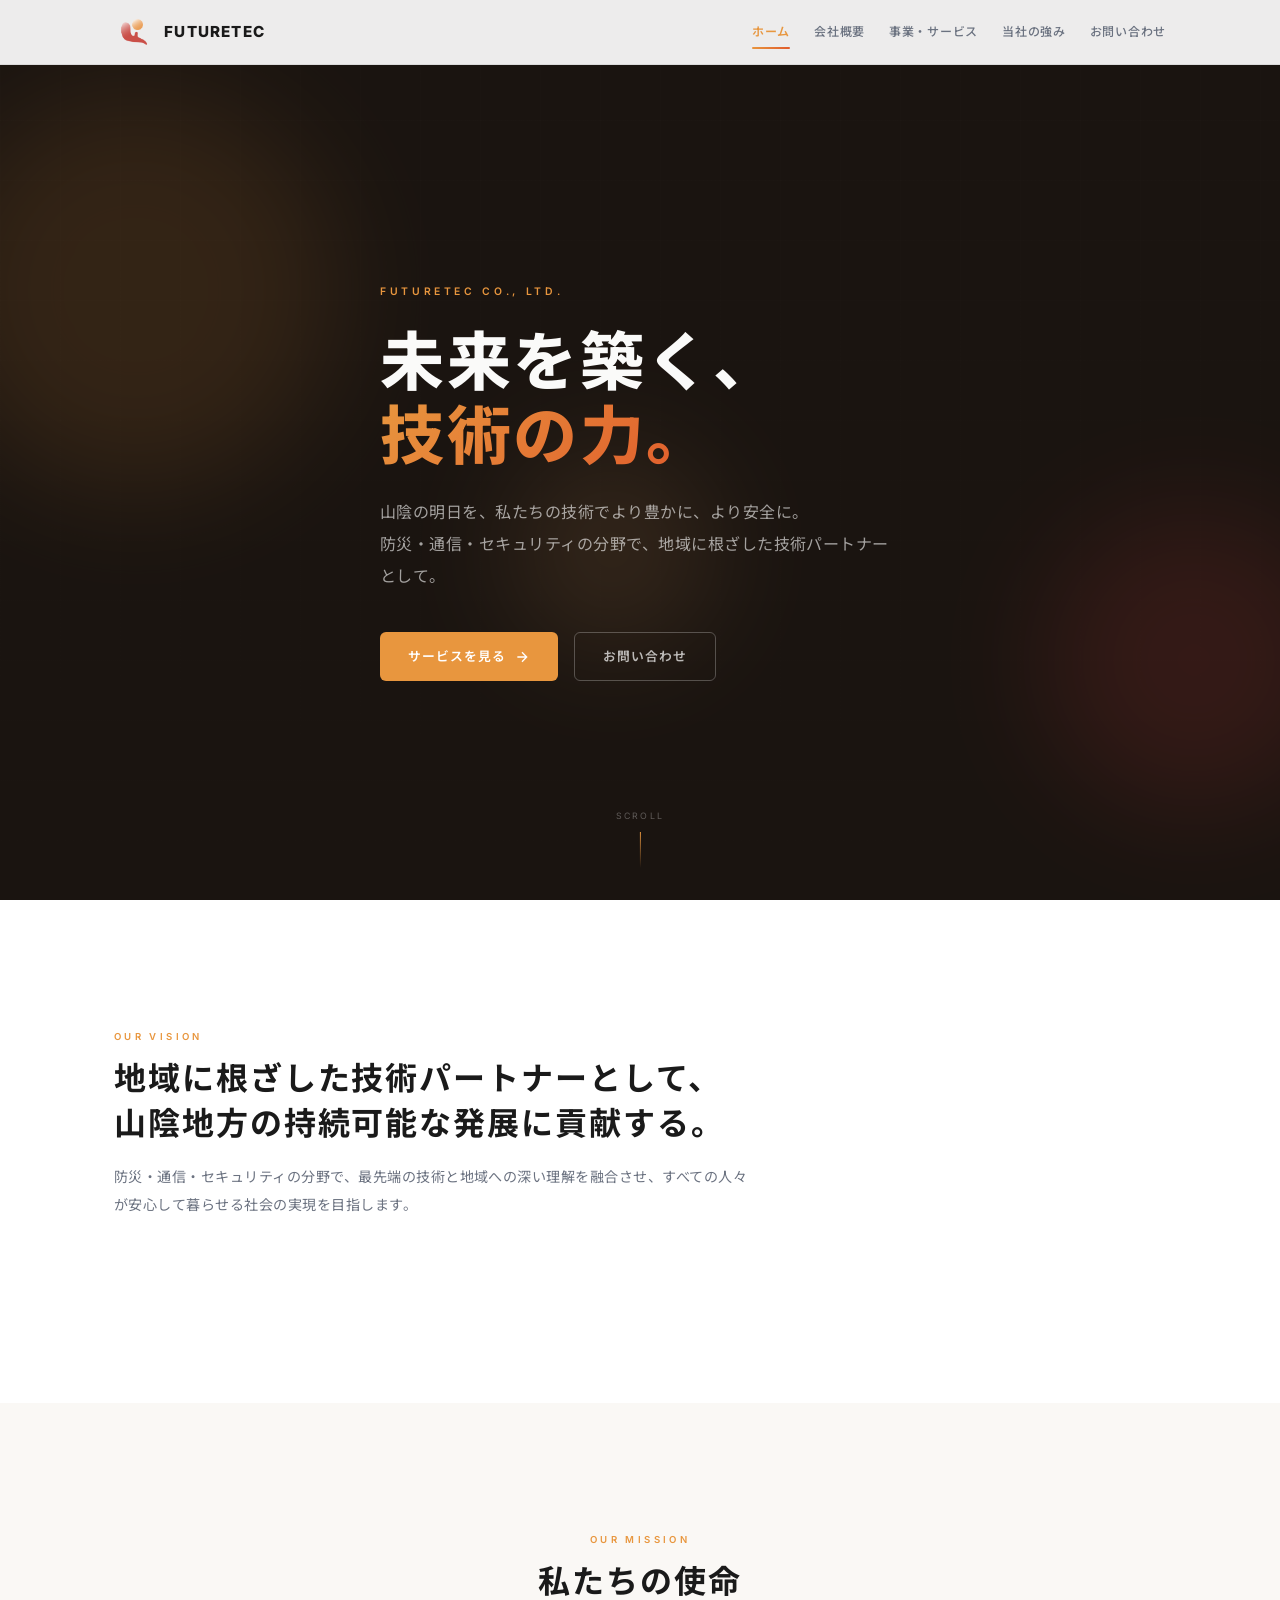
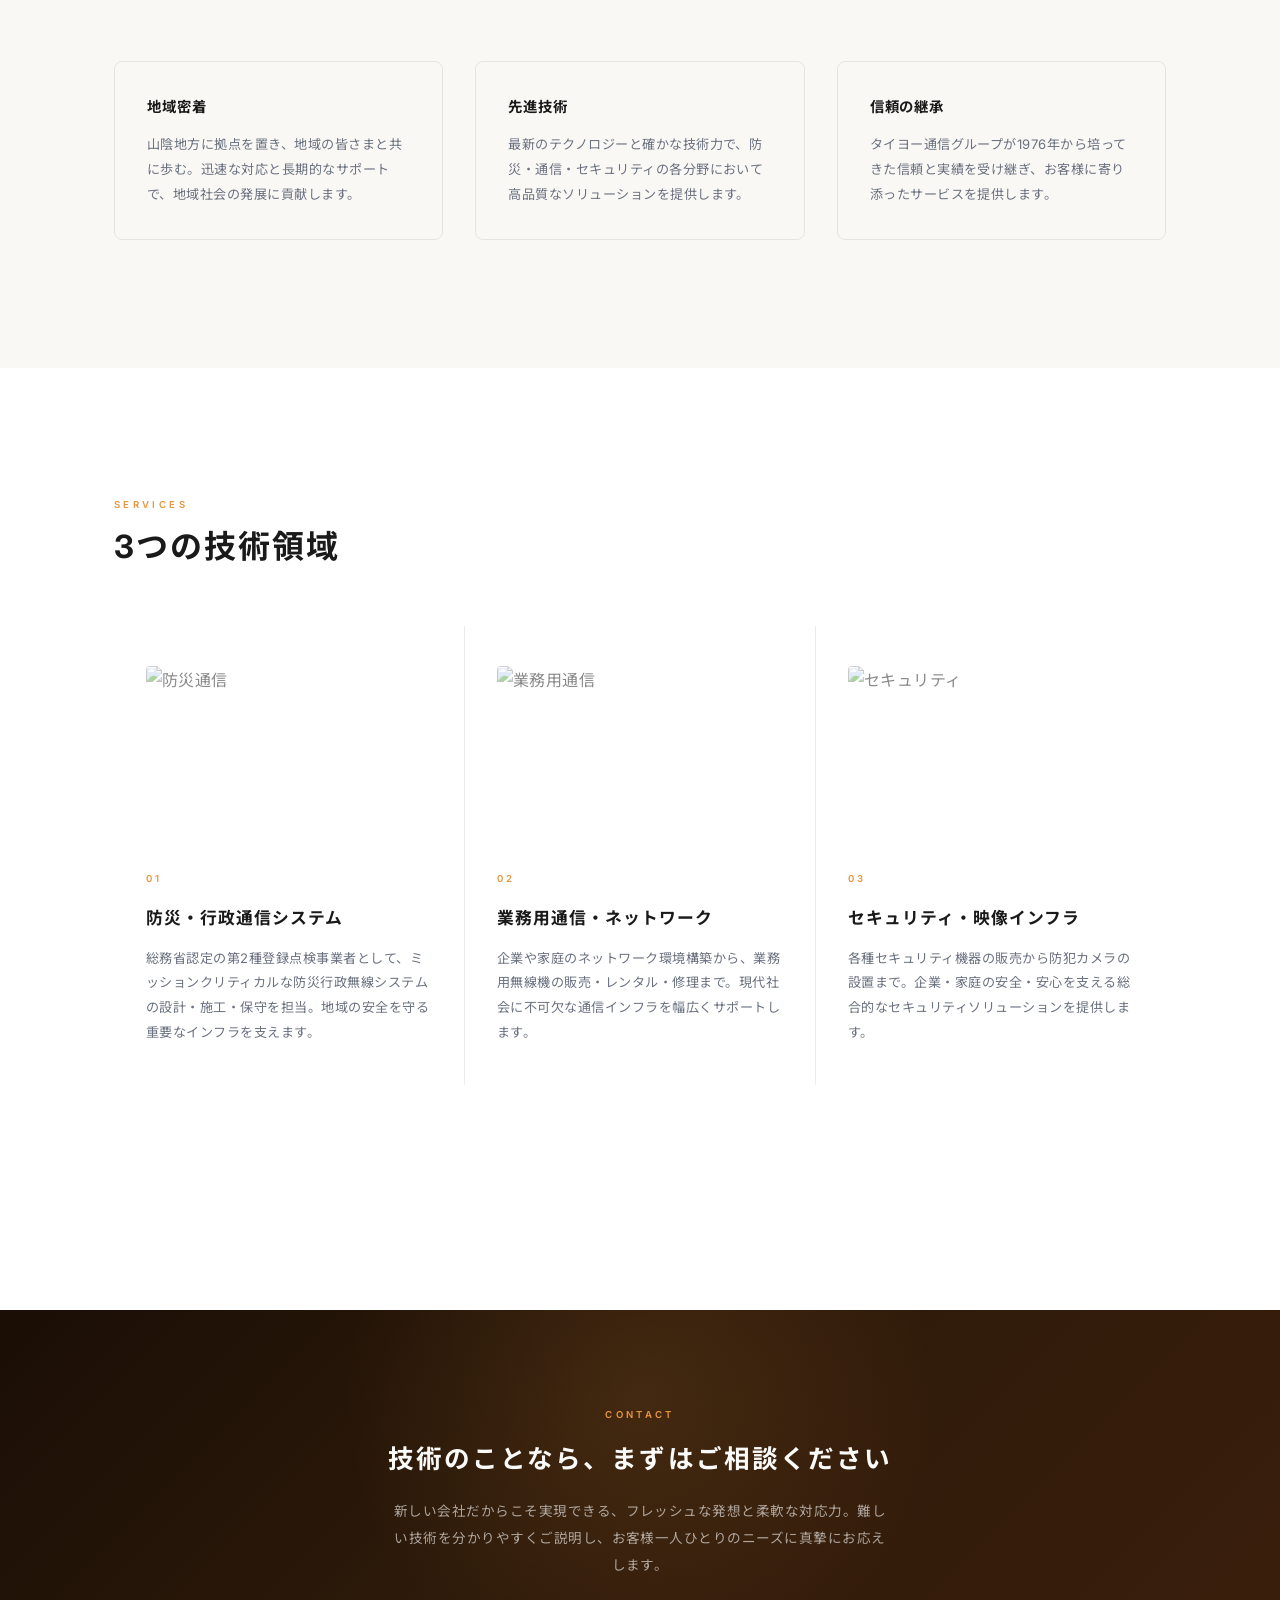
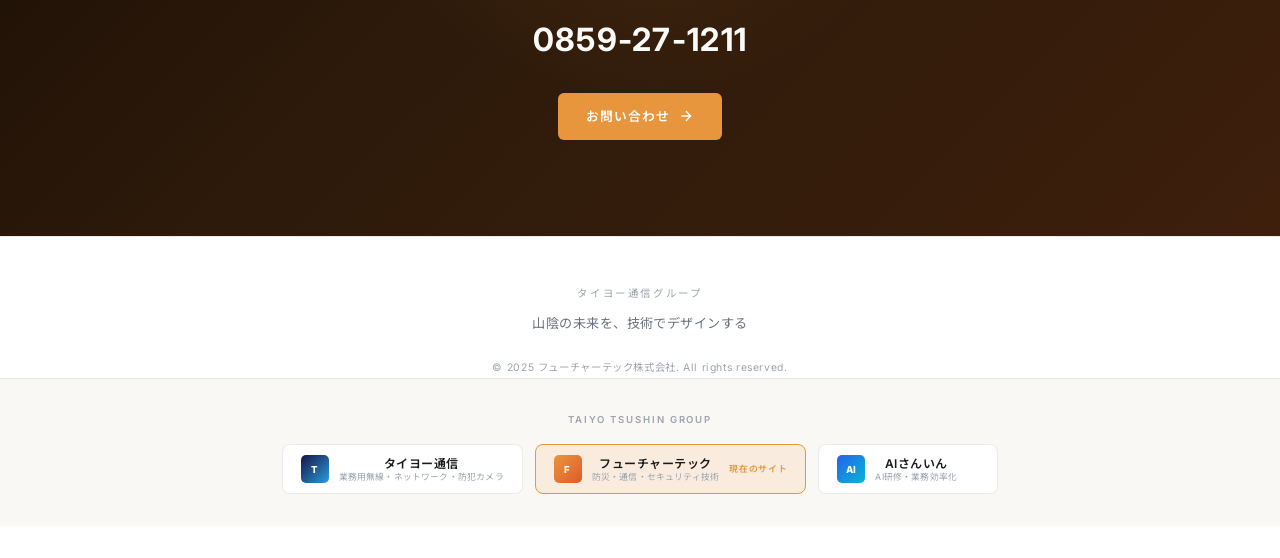
==== index.html @ 9436f39b "Initial commit: フューチャーテック 全5ページ Co-Authored-By: Claude Opus 4.6 (1M context) <noreply@anthropic.com>" ====
<!DOCTYPE html>
<html lang="ja">
<head>
  <meta charset="UTF-8">
  <meta name="viewport" content="width=device-width,initial-scale=1.0">
  <meta name="description" content="フューチャーテック株式会社 - 山陰の未来を、技術でデザインする。防災・通信・セキュリティのトータルソリューション。">
  <title>フューチャーテック株式会社 | 山陰の未来を、技術でデザインする</title>
  <link rel="preconnect" href="https://fonts.googleapis.com">
  <link rel="preconnect" href="https://fonts.gstatic.com" crossorigin>
  <link href="https://fonts.googleapis.com/css2?family=Inter:wght@400;500;600;700;800&family=Noto+Sans+JP:wght@300;400;500;600;700;800&display=swap" rel="stylesheet">
  <link rel="stylesheet" href="assets/css/style.css">
</head>
<body>

<!-- Header -->
<header class="header">
  <div class="container">
    <a href="index.html" class="logo">
      <img src="assets/images/logo-symbol.png" alt="" style="height:32px;width:auto;"><span>FUTURETEC</span>
    </a>
    <nav class="nav-d">
      <a href="index.html" class="active">ホーム</a>
      <a href="about.html">会社概要</a>
      <a href="services.html">事業・サービス</a>
      <a href="strengths.html">当社の強み</a>
      <a href="contact.html">お問い合わせ</a>
    </nav>
    <button class="nav-btn" aria-label="メニュー"><i></i><i></i><i></i></button>
  </div>
</header>
<nav class="nav-m">
  <a href="index.html">ホーム</a>
  <a href="about.html">会社概要</a>
  <a href="services.html">事業・サービス</a>
  <a href="strengths.html">当社の強み</a>
  <a href="contact.html">お問い合わせ</a>
</nav>

<!-- Hero -->
<section class="hero">
  <div class="hero__video"><video autoplay muted loop playsinline><source src="assets/videos/hero.mp4" type="video/mp4"></video></div>
  <div class="hero__overlay"></div>
  <div class="hero__orbs">
    <div class="hero__orb hero__orb--1"></div>
    <div class="hero__orb hero__orb--2"></div>
    <div class="hero__orb hero__orb--3"></div>
  </div>
  <div class="hero__grid"></div>
  <div class="container">
    <p class="hero__label">Futuretec Co., Ltd.</p>
    <h1 class="hero__title">未来を築く、<br><em>技術の力。</em></h1>
    <p class="hero__sub">山陰の明日を、私たちの技術でより豊かに、より安全に。<br>防災・通信・セキュリティの分野で、地域に根ざした技術パートナーとして。</p>
    <div class="hero__cta">
      <a href="services.html" class="btn btn--accent">サービスを見る<svg viewBox="0 0 24 24" fill="none" stroke="currentColor" stroke-width="2"><path d="M5 12h14M12 5l7 7-7 7"/></svg></a>
      <a href="contact.html" class="btn btn--ghost">お問い合わせ</a>
    </div>
  </div>
  <div class="hero__scroll"><span>Scroll</span><div class="hero__scroll-line"></div></div>
</section>

<!-- Vision -->
<section class="sec">
  <div class="container">
    <div class="sec__head rv">
      <p class="sec__label">Our Vision</p>
      <h2 class="sec__title" style="max-width:700px;">地域に根ざした技術パートナーとして、<br>山陰地方の持続可能な発展に貢献する。</h2>
      <p class="sec__desc">防災・通信・セキュリティの分野で、最先端の技術と地域への深い理解を融合させ、すべての人々が安心して暮らせる社会の実現を目指します。</p>
    </div>
  </div>
</section>

<!-- Mission -->
<section class="sec sec--alt">
  <div class="container">
    <div class="sec__head sec__head--c rv">
      <p class="sec__label">Our Mission</p>
      <h2 class="sec__title">私たちの使命</h2>
    </div>
    <div class="mission-grid">
      <div class="mission-item rv rv-d1">
        <h3 class="mission-item__title">地域密着</h3>
        <p class="mission-item__text">山陰地方に拠点を置き、地域の皆さまと共に歩む。迅速な対応と長期的なサポートで、地域社会の発展に貢献します。</p>
      </div>
      <div class="mission-item rv rv-d2">
        <h3 class="mission-item__title">先進技術</h3>
        <p class="mission-item__text">最新のテクノロジーと確かな技術力で、防災・通信・セキュリティの各分野において高品質なソリューションを提供します。</p>
      </div>
      <div class="mission-item rv rv-d3">
        <h3 class="mission-item__title">信頼の継承</h3>
        <p class="mission-item__text">タイヨー通信グループが1976年から培ってきた信頼と実績を受け継ぎ、お客様に寄り添ったサービスを提供します。</p>
      </div>
    </div>
  </div>
</section>

<!-- Services Preview -->
<section class="sec">
  <div class="container">
    <div class="sec__head rv">
      <p class="sec__label">Services</p>
      <h2 class="sec__title">3つの技術領域</h2>
    </div>
    <div class="card-grid rv">
      <div class="card">
        <img src="assets/images/disaster.png" alt="防災通信" class="card__icon" style="width:100%;height:180px;object-fit:cover;border-radius:4px;opacity:.5;margin-bottom:1.5rem;">
        <p class="card__num">01</p>
        <h3 class="card__title">防災・行政通信システム</h3>
        <p class="card__text">総務省認定の第2種登録点検事業者として、ミッションクリティカルな防災行政無線システムの設計・施工・保守を担当。地域の安全を守る重要なインフラを支えます。</p>
      </div>
      <div class="card">
        <img src="assets/images/radio.png" alt="業務用通信" class="card__icon" style="width:100%;height:180px;object-fit:cover;border-radius:4px;opacity:.5;margin-bottom:1.5rem;">
        <p class="card__num">02</p>
        <h3 class="card__title">業務用通信・ネットワーク</h3>
        <p class="card__text">企業や家庭のネットワーク環境構築から、業務用無線機の販売・レンタル・修理まで。現代社会に不可欠な通信インフラを幅広くサポートします。</p>
      </div>
      <div class="card">
        <img src="assets/images/security.png" alt="セキュリティ" class="card__icon" style="width:100%;height:180px;object-fit:cover;border-radius:4px;opacity:.5;margin-bottom:1.5rem;">
        <p class="card__num">03</p>
        <h3 class="card__title">セキュリティ・映像インフラ</h3>
        <p class="card__text">各種セキュリティ機器の販売から防犯カメラの設置まで。企業・家庭の安全・安心を支える総合的なセキュリティソリューションを提供します。</p>
      </div>
    </div>
    <div style="text-align:center;margin-top:3rem;" class="rv">
      <a href="services.html" class="btn btn--ghost">サービス詳細を見る<svg viewBox="0 0 24 24" fill="none" stroke="currentColor" stroke-width="2"><path d="M5 12h14M12 5l7 7-7 7"/></svg></a>
    </div>
  </div>
</section>

<!-- CTA -->
<section class="cta">
  <div class="cta__bg"></div>
  <div class="cta__glow"></div>
  <div class="container rv">
    <p class="sec__label">Contact</p>
    <h2 class="cta__title">技術のことなら、まずはご相談ください</h2>
    <p class="cta__desc">新しい会社だからこそ実現できる、フレッシュな発想と柔軟な対応力。難しい技術を分かりやすくご説明し、お客様一人ひとりのニーズに真摯にお応えします。</p>
    <div class="cta__phone"><a href="tel:0859-27-1211">0859-27-1211</a></div>
    <a href="contact.html" class="btn btn--accent">お問い合わせ<svg viewBox="0 0 24 24" fill="none" stroke="currentColor" stroke-width="2"><path d="M5 12h14M12 5l7 7-7 7"/></svg></a>
  </div>
</section>

<!-- Footer -->
<footer class="footer">
  <div class="container">
    <p class="footer__group">タイヨー通信グループ</p>
    <p class="footer__tagline">山陰の未来を、技術でデザインする</p>
    <p class="footer__copy">&copy; 2025 フューチャーテック株式会社. All rights reserved.</p>
  </div>
  <div class="group-sites">
    <div class="container">
      <p class="group-sites__label">Taiyo Tsushin Group</p>
      <div class="group-sites__grid">
        <a href="../taiyo-tsushin-web/index.html" class="group-sites__card">
          <div class="group-sites__icon group-sites__icon--taiyo">T</div>
          <div class="group-sites__info"><span class="group-sites__name">タイヨー通信</span><span class="group-sites__sub">業務用無線・ネットワーク・防犯カメラ</span></div>
        </a>
        <a href="#" class="group-sites__card is-current">
          <div class="group-sites__icon group-sites__icon--ft">F</div>
          <div class="group-sites__info"><span class="group-sites__name">フューチャーテック</span><span class="group-sites__sub">防災・通信・セキュリティ技術</span></div>
        </a>
        <a href="../ai-sanin-web/index.html" class="group-sites__card">
          <div class="group-sites__icon group-sites__icon--ai">AI</div>
          <div class="group-sites__info"><span class="group-sites__name">AIさんいん</span><span class="group-sites__sub">AI研修・業務効率化</span></div>
        </a>
      </div>
    </div>
  </div>
</footer>

<button class="scroll-top" aria-label="トップへ"><svg viewBox="0 0 24 24" fill="none" stroke="currentColor" stroke-width="2"><path d="M18 15l-6-6-6 6"/></svg></button>
<script src="assets/js/main.js"></script>
</body>
</html>
---- assets/css/style.css ----
/* ============================================
   FUTURETEC - Light + Orange Accent Design
   ============================================ */
:root {
  --bg: #ffffff; --bg-card: #faf8f5; --bg-elevated: #f5f0eb;
  --bg-dark: #1a1410; --bg-dark-card: #261e16;
  --border: rgba(0,0,0,0.08); --border-hover: rgba(245,158,11,0.3);
  --text: #1a1a1a; --text-muted: #6b7280; --text-dim: #9ca3af;
  --text-on-dark: #fafaf9; --text-muted-on-dark: rgba(255,255,255,0.6); --text-dim-on-dark: rgba(255,255,255,0.3);
  --accent: #e8963e; --accent-light: #f5b06a; --accent-dark: #c47a2a; --accent-glow: rgba(232,150,62,0.12);
  --gradient: linear-gradient(135deg, #e8963e, #e05a2b);
  --font: "Inter","Noto Sans JP","Hiragino Kaku Gothic ProN",sans-serif;
  --ease: cubic-bezier(0.25,0.46,0.45,0.94);
  --container: 1100px;
}
*,*::before,*::after{margin:0;padding:0;box-sizing:border-box;}
html{font-size:16px;scroll-behavior:smooth;}
body{font-family:var(--font);background:var(--bg);color:var(--text);line-height:1.8;letter-spacing:0.03em;overflow-x:hidden;-webkit-font-smoothing:antialiased;}
img{max-width:100%;height:auto;display:block;}
a{color:var(--text);text-decoration:none;transition:color .3s var(--ease);}
a:hover{color:var(--accent);}
ul{list-style:none;}
button{cursor:pointer;border:none;background:none;font-family:inherit;color:inherit;}
input,textarea,select{font-family:inherit;font-size:inherit;}

.container{max-width:var(--container);margin:0 auto;padding:0 1.5rem;}

/* --- Reveal --- */
.rv{opacity:0;transform:translateY(30px);transition:opacity .8s var(--ease),transform .8s var(--ease);}
.rv.is-v{opacity:1;transform:none;}
.rv-d1{transition-delay:.1s}.rv-d2{transition-delay:.2s}.rv-d3{transition-delay:.3s}.rv-d4{transition-delay:.4s}

/* --- Header (white bg) --- */
.header{position:fixed;top:0;left:0;right:0;z-index:100;background:rgba(255,255,255,0.92);backdrop-filter:blur(16px);-webkit-backdrop-filter:blur(16px);border-bottom:1px solid var(--border);transition:background .3s;}
.header .container{display:flex;align-items:center;justify-content:space-between;height:64px;}
.logo{display:flex;align-items:center;gap:10px;font-weight:700;font-size:.95rem;letter-spacing:.08em;}
.logo img{height:32px;width:auto;}
.logo span{color:var(--text);font-weight:800;}
.nav-d{display:none;gap:1.5rem;}
.nav-d a{font-size:.75rem;font-weight:500;color:var(--text-muted);letter-spacing:.06em;position:relative;padding:4px 0;transition:color .35s var(--ease);}
/* Underline: from left on hover */
.nav-d a::after{content:"";position:absolute;bottom:-2px;left:0;width:100%;height:2px;background:var(--gradient);border-radius:1px;transform:scaleX(0);transform-origin:left;transition:transform .4s cubic-bezier(0.22,0.61,0.36,1);}
.nav-d a:hover{color:var(--accent);}
.nav-d a:hover::after{transform:scaleX(1);transform-origin:left;}
/* Active: permanent underline, bolder */
.nav-d a.active{color:var(--accent);font-weight:600;}
.nav-d a.active::after{transform:scaleX(1);transform-origin:center;}
.nav-btn{display:flex;flex-direction:column;gap:5px;width:28px;}
.nav-btn i{height:1.5px;background:var(--text);border-radius:1px;transition:.3s;}
.nav-btn.open i:nth-child(1){transform:translateY(6.5px) rotate(45deg);}
.nav-btn.open i:nth-child(2){opacity:0;}
.nav-btn.open i:nth-child(3){transform:translateY(-6.5px) rotate(-45deg);}
.nav-m{position:fixed;inset:0;background:rgba(255,255,255,0.98);z-index:99;display:flex;flex-direction:column;align-items:center;justify-content:center;gap:2rem;opacity:0;visibility:hidden;transition:.4s var(--ease);}
.nav-m.open{opacity:1;visibility:visible;}
.nav-m a{font-size:1.2rem;font-weight:600;letter-spacing:.1em;color:var(--text-muted);transition:color .3s;}
.nav-m a:hover{color:var(--accent);}
@media(min-width:768px){.nav-d{display:flex;}.nav-btn{display:none;}}

/* --- Hero (stays dark for impact) --- */
.hero{position:relative;min-height:100vh;display:flex;align-items:center;overflow:hidden;padding-top:64px;background:var(--bg-dark);color:var(--text-on-dark);}
.hero__video{position:absolute;inset:0;z-index:0;}
.hero__video video{width:100%;height:100%;object-fit:cover;opacity:.15;}
.hero__overlay{position:absolute;inset:0;background:linear-gradient(180deg,rgba(26,20,16,0.3) 0%,var(--bg-dark) 100%);z-index:1;}

/* Floating orbs animation */
.hero__orbs{position:absolute;inset:0;z-index:1;overflow:hidden;pointer-events:none;}
.hero__orb{position:absolute;border-radius:50%;filter:blur(60px);opacity:.12;animation:orbFloat linear infinite;}
.hero__orb--1{width:400px;height:400px;background:var(--accent);top:10%;left:-5%;animation-duration:18s;}
.hero__orb--2{width:300px;height:300px;background:#ef4444;bottom:10%;right:-5%;animation-duration:22s;animation-delay:-5s;}
.hero__orb--3{width:200px;height:200px;background:var(--accent-light);top:50%;left:40%;animation-duration:15s;animation-delay:-8s;}
@keyframes orbFloat{
  0%{transform:translate(0,0) scale(1);}
  25%{transform:translate(40px,-30px) scale(1.1);}
  50%{transform:translate(-20px,40px) scale(0.95);}
  75%{transform:translate(30px,20px) scale(1.05);}
  100%{transform:translate(0,0) scale(1);}
}
.hero__grid{position:absolute;inset:0;z-index:0;background-image:linear-gradient(rgba(255,255,255,0.04) 1px,transparent 1px),linear-gradient(90deg,rgba(255,255,255,0.04) 1px,transparent 1px);background-size:60px 60px;opacity:.3;}
.hero .container{position:relative;z-index:2;}
.hero__label{font-size:.65rem;font-weight:600;letter-spacing:.35em;text-transform:uppercase;color:var(--accent);margin-bottom:1.5rem;opacity:0;animation:fadeUp .8s .2s var(--ease) forwards;}
.hero__title{font-size:clamp(2rem,6vw,4rem);font-weight:800;line-height:1.15;letter-spacing:.04em;margin-bottom:1.5rem;color:var(--text-on-dark);opacity:0;animation:fadeUp .8s .4s var(--ease) forwards;}
.hero__title em{font-style:normal;background:var(--gradient);-webkit-background-clip:text;-webkit-text-fill-color:transparent;background-clip:text;}
.hero__sub{font-size:clamp(.85rem,1.5vw,1rem);color:var(--text-muted-on-dark);max-width:520px;line-height:2;margin-bottom:2.5rem;opacity:0;animation:fadeUp .8s .6s var(--ease) forwards;}
.hero__cta{display:flex;gap:1rem;flex-wrap:wrap;opacity:0;animation:fadeUp .8s .8s var(--ease) forwards;}
@keyframes fadeUp{from{opacity:0;transform:translateY(24px);}to{opacity:1;transform:none;}}

/* Scroll indicator */
.hero__scroll{position:absolute;bottom:2rem;left:50%;transform:translateX(-50%);z-index:2;display:flex;flex-direction:column;align-items:center;gap:.5rem;}
.hero__scroll span{font-size:.55rem;letter-spacing:.25em;text-transform:uppercase;color:var(--text-dim-on-dark);}
.hero__scroll-line{width:1px;height:36px;background:linear-gradient(to bottom,var(--accent),transparent);animation:pulse 2s ease-in-out infinite;}
@keyframes pulse{0%,100%{opacity:1;transform:scaleY(1);}50%{opacity:.3;transform:scaleY(.4);}}

/* --- Buttons --- */
.btn{display:inline-flex;align-items:center;gap:8px;padding:12px 28px;font-size:.8rem;font-weight:600;letter-spacing:.08em;border-radius:6px;transition:all .3s var(--ease);white-space:nowrap;}
.btn svg{width:16px;height:16px;transition:transform .3s;}
.btn:hover svg{transform:translateX(3px);}
.btn--accent{background:var(--accent);color:#fff;}
.btn--accent:hover{background:var(--accent-dark);color:#fff;transform:translateY(-1px);box-shadow:0 8px 30px var(--accent-glow);}
.btn--ghost{border:1px solid rgba(255,255,255,0.25);color:rgba(255,255,255,0.7);}
.btn--ghost:hover{border-color:var(--accent);color:#fff;background:var(--accent-glow);}
.btn--outline{border:1px solid var(--border);color:var(--text-muted);}
.btn--outline:hover{border-color:var(--accent);color:var(--accent);background:var(--accent-glow);}

/* --- Sections --- */
.sec{padding:7rem 0;}
.sec--alt{background:var(--bg-card);}
.sec__label{font-size:.6rem;font-weight:600;letter-spacing:.35em;text-transform:uppercase;color:var(--accent);margin-bottom:.75rem;}
.sec__title{font-size:clamp(1.3rem,3vw,2rem);font-weight:700;line-height:1.4;letter-spacing:.06em;margin-bottom:1rem;}
.sec__desc{color:var(--text-muted);font-size:.88rem;line-height:2;max-width:640px;}
.sec__head{margin-bottom:3.5rem;}
.sec__head--c{text-align:center;}.sec__head--c .sec__desc{margin:1rem auto 0;}

/* --- Cards --- */
.card-grid{display:grid;grid-template-columns:repeat(auto-fit,minmax(300px,1fr));gap:1px;background:var(--border);}
.card{background:var(--bg);padding:2.5rem 2rem;position:relative;transition:background .4s var(--ease);}
.card::before{content:"";position:absolute;top:0;left:0;width:100%;height:2px;background:var(--gradient);transform:scaleX(0);transform-origin:left;transition:transform .5s var(--ease);}
.card:hover{background:var(--bg-card);}
.card:hover::before{transform:scaleX(1);}
.card__num{font-size:.6rem;font-weight:600;letter-spacing:.3em;color:var(--accent);margin-bottom:1rem;}
.card__title{font-size:1.05rem;font-weight:700;margin-bottom:.75rem;letter-spacing:.06em;}
.card__text{font-size:.82rem;color:var(--text-muted);line-height:1.9;}
.card__icon{width:44px;height:44px;margin-bottom:1.25rem;opacity:.7;}
.card__list{margin-top:1rem;display:flex;flex-direction:column;gap:.5rem;}
.card__list li{font-size:.8rem;color:var(--text-muted);padding-left:1.2rem;position:relative;}
.card__list li::before{content:"";position:absolute;left:0;top:.65em;width:6px;height:6px;border-radius:50%;background:var(--accent);}

/* --- Mission Grid --- */
.mission-grid{display:grid;grid-template-columns:repeat(auto-fit,minmax(280px,1fr));gap:2rem;}
.mission-item{padding:2rem;border:1px solid var(--border);border-radius:8px;transition:border-color .3s,background .3s;}
.mission-item:hover{border-color:var(--accent);background:var(--accent-glow);}
.mission-item__title{font-size:.9rem;font-weight:700;margin-bottom:.75rem;letter-spacing:.06em;}
.mission-item__text{font-size:.82rem;color:var(--text-muted);line-height:1.9;}

/* --- Philosophy --- */
.philosophy{border-top:1px solid var(--border);}
.philosophy-item{display:flex;gap:1.5rem;padding:1.25rem 0;border-bottom:1px solid var(--border);align-items:flex-start;}
.philosophy-item__mark{font-size:.9rem;font-weight:700;color:var(--accent);flex-shrink:0;margin-top:.1rem;}
.philosophy-item__text{font-size:.88rem;color:var(--text-muted);line-height:1.8;}

/* --- Info Table --- */
.info-table{width:100%;border-collapse:collapse;}
.info-table th,.info-table td{padding:1rem 1.25rem;border-bottom:1px solid var(--border);font-size:.85rem;text-align:left;vertical-align:top;}
.info-table th{color:var(--text-muted);font-weight:500;width:140px;white-space:nowrap;}
.info-table td{color:var(--text);}

/* --- Strength Card --- */
.strength-grid{display:grid;gap:2rem;}
.strength{padding:2.5rem;border:1px solid var(--border);border-radius:8px;position:relative;overflow:hidden;transition:border-color .4s,background .4s;}
.strength:hover{border-color:var(--border-hover);background:var(--bg-card);}
.strength::before{content:"";position:absolute;top:0;left:0;right:0;height:2px;background:var(--gradient);transform:scaleX(0);transform-origin:left;transition:transform .6s var(--ease);}
.strength:hover::before{transform:scaleX(1);}
.strength__num{font-size:.55rem;font-weight:600;letter-spacing:.35em;color:var(--accent);margin-bottom:.75rem;}
.strength__title{font-size:1.1rem;font-weight:700;margin-bottom:1rem;letter-spacing:.06em;}
.strength__text{font-size:.85rem;color:var(--text-muted);line-height:2;}

/* --- Form --- */
.form-group{margin-bottom:1.75rem;}
.form-label{display:block;font-size:.78rem;font-weight:600;color:var(--text-muted);margin-bottom:.5rem;letter-spacing:.06em;}
.form-label .req{color:var(--accent);margin-left:4px;font-size:.7rem;}
.form-input,.form-textarea,.form-select{width:100%;padding:12px 16px;background:var(--bg-card);border:1px solid var(--border);border-radius:6px;color:var(--text);font-size:.88rem;transition:border-color .3s;}
.form-input:focus,.form-textarea:focus,.form-select:focus{outline:none;border-color:var(--accent);box-shadow:0 0 0 3px var(--accent-glow);}
.form-textarea{min-height:140px;resize:vertical;}
.form-select{appearance:none;background-image:url("data:image/svg+xml,%3Csvg xmlns='http://www.w3.org/2000/svg' width='12' height='12' viewBox='0 0 24 24' fill='none' stroke='%23888' stroke-width='2'%3E%3Cpath d='M6 9l6 6 6-6'/%3E%3C/svg%3E");background-repeat:no-repeat;background-position:right 16px center;}

/* --- Office Card --- */
.office-grid{display:grid;grid-template-columns:repeat(auto-fit,minmax(300px,1fr));gap:1.5rem;}
.office{padding:2rem;border:1px solid var(--border);border-radius:8px;}
.office__name{font-size:.95rem;font-weight:700;margin-bottom:1rem;letter-spacing:.06em;}
.office__info{font-size:.82rem;color:var(--text-muted);line-height:2;}

/* --- Feature Image --- */
.feat-img{width:100%;height:300px;object-fit:cover;border-radius:8px;opacity:.7;margin-bottom:2rem;}
@media(min-width:768px){.feat-img{height:400px;}}

/* --- CTA Banner --- */
.cta{padding:6rem 0;position:relative;overflow:hidden;text-align:center;}
.cta__bg{position:absolute;inset:0;background:linear-gradient(135deg,#1a0e05 0%,#2d1a0a 40%,#3d1f0c 100%);z-index:0;}
.cta__glow{position:absolute;top:-40%;left:50%;transform:translateX(-50%);width:600px;height:600px;background:radial-gradient(circle,var(--accent-glow),transparent 70%);z-index:0;}
.cta .container{position:relative;z-index:2;}
.cta__title{font-size:clamp(1.2rem,3vw,1.6rem);font-weight:700;letter-spacing:.08em;margin-bottom:1rem;color:var(--text-on-dark);}
.cta__desc{color:var(--text-muted-on-dark);font-size:.85rem;margin-bottom:2rem;max-width:500px;margin-left:auto;margin-right:auto;line-height:2;}
.cta__phone{font-size:clamp(1.5rem,4vw,2rem);font-weight:700;letter-spacing:.04em;margin-bottom:1.5rem;}
.cta__phone a{color:var(--text-on-dark);}

/* --- Page Header (sub pages, dark banner) --- */
.page-hero{padding:calc(64px + 5rem) 0 3rem;position:relative;overflow:hidden;background:var(--bg-dark);color:var(--text-on-dark);}
.page-hero__bg{position:absolute;inset:0;background-size:cover;background-position:center;opacity:.12;}
.page-hero__grid{position:absolute;inset:0;background-image:linear-gradient(rgba(255,255,255,0.04) 1px,transparent 1px),linear-gradient(90deg,rgba(255,255,255,0.04) 1px,transparent 1px);background-size:60px 60px;opacity:.2;}
.page-hero .container{position:relative;z-index:2;}
.page-hero__label{font-size:.6rem;font-weight:600;letter-spacing:.35em;text-transform:uppercase;color:var(--accent);margin-bottom:.75rem;}
.page-hero__title{font-size:clamp(1.5rem,4vw,2.5rem);font-weight:800;letter-spacing:.08em;color:var(--text-on-dark);}
.page-hero__sub{color:var(--text-muted-on-dark);font-size:.88rem;margin-top:.75rem;}

/* --- Footer --- */
.footer{border-top:1px solid var(--border);padding:3rem 0 2rem;text-align:center;}
.footer__group{font-size:.65rem;letter-spacing:.25em;text-transform:uppercase;color:var(--text-dim);margin-bottom:.5rem;}
.footer__tagline{font-size:.82rem;color:var(--text-muted);margin-bottom:1.5rem;}
.footer__copy{font-size:.65rem;color:var(--text-dim);letter-spacing:.06em;}

/* --- Group Sites Banner --- */
.group-sites{padding:2rem 0;border-top:1px solid var(--border);background:var(--bg-card);}
.group-sites__label{font-size:.6rem;font-weight:600;letter-spacing:.2em;text-transform:uppercase;color:var(--text-dim);margin-bottom:1rem;text-align:center;}
.group-sites__grid{display:flex;gap:.75rem;justify-content:center;flex-wrap:wrap;}
.group-sites__card{display:flex;align-items:center;gap:10px;padding:10px 18px;background:var(--bg);border:1px solid var(--border);border-radius:8px;transition:all .35s var(--ease);min-width:180px;text-decoration:none;}
.group-sites__card:hover{border-color:var(--accent);box-shadow:0 4px 16px var(--accent-glow);transform:translateY(-2px);}
.group-sites__card.is-current{border-color:var(--accent);background:var(--accent-glow);pointer-events:none;}
.group-sites__card.is-current::after{content:"現在のサイト";font-size:.55rem;color:var(--accent);font-weight:600;letter-spacing:.08em;white-space:nowrap;}
.group-sites__icon{width:28px;height:28px;border-radius:5px;flex-shrink:0;display:flex;align-items:center;justify-content:center;font-weight:800;font-size:.6rem;color:#fff;}
.group-sites__icon--taiyo{background:linear-gradient(135deg,#161348,#2a9ddb);}
.group-sites__icon--ft{background:linear-gradient(135deg,#e8963e,#e05a2b);}
.group-sites__icon--ai{background:linear-gradient(135deg,#2563eb,#06b6d4);}
.group-sites__info{display:flex;flex-direction:column;line-height:1.3;}
.group-sites__name{font-size:.75rem;font-weight:600;color:var(--text);letter-spacing:.04em;}
.group-sites__sub{font-size:.55rem;color:var(--text-dim);letter-spacing:.02em;}

/* --- Group List --- */
.group-list{display:flex;flex-wrap:wrap;gap:.75rem;margin-top:1rem;}
.group-list a{display:inline-block;padding:8px 16px;border:1px solid var(--border);border-radius:6px;font-size:.78rem;color:var(--text-muted);transition:all .3s;}
.group-list a:hover{border-color:var(--accent);color:var(--text);background:var(--accent-glow);}

/* --- Scroll Top --- */
.scroll-top{position:fixed;bottom:1.5rem;right:1.5rem;width:40px;height:40px;background:var(--bg);border:1px solid var(--border);border-radius:6px;display:flex;align-items:center;justify-content:center;opacity:0;visibility:hidden;transform:translateY(10px);transition:.3s var(--ease);z-index:90;color:var(--text-muted);box-shadow:0 2px 8px rgba(0,0,0,0.08);}
.scroll-top.is-v{opacity:1;visibility:visible;transform:none;}
.scroll-top:hover{border-color:var(--accent);color:var(--accent);}
.scroll-top svg{width:16px;height:16px;}

/* --- Responsive --- */
@media(min-width:768px){
  .strength-grid{grid-template-columns:1fr;}
  .info-table th{width:180px;}
}
@media(min-width:1024px){
  .sec{padding:8rem 0;}
}
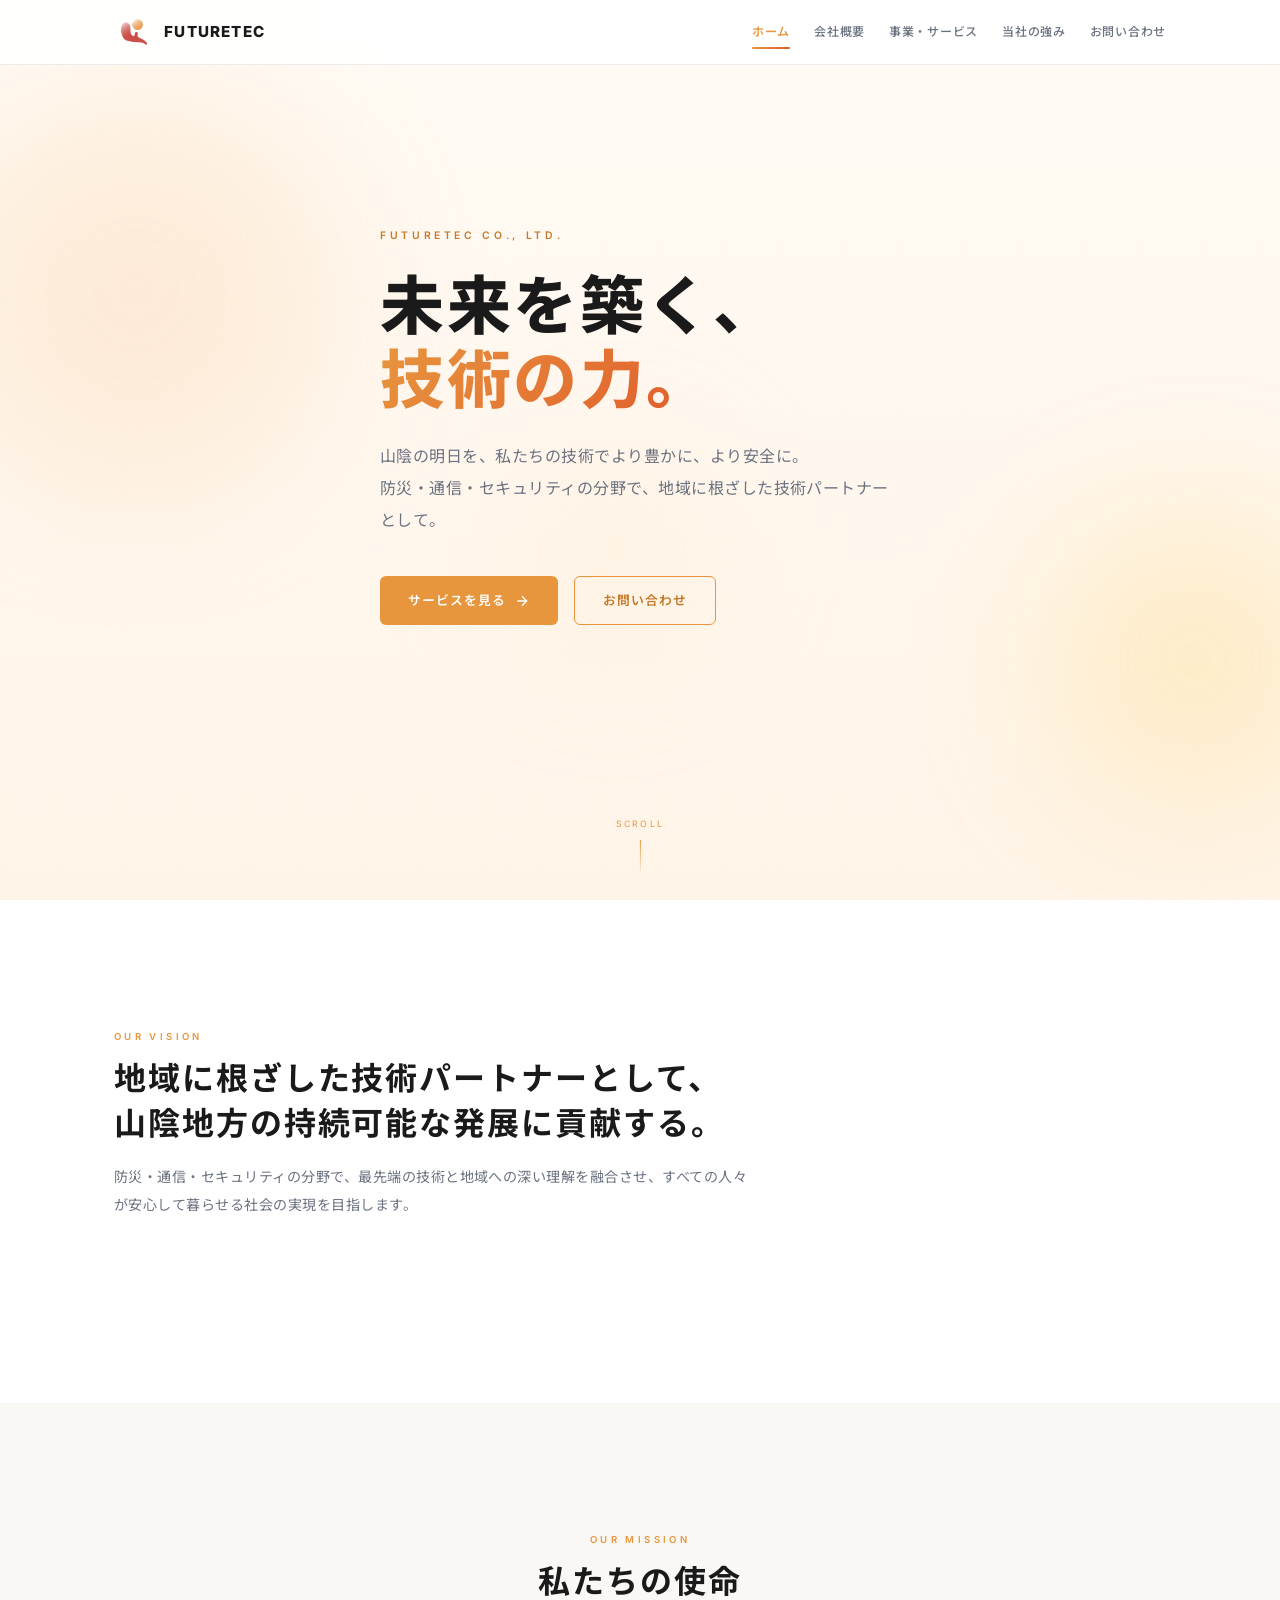
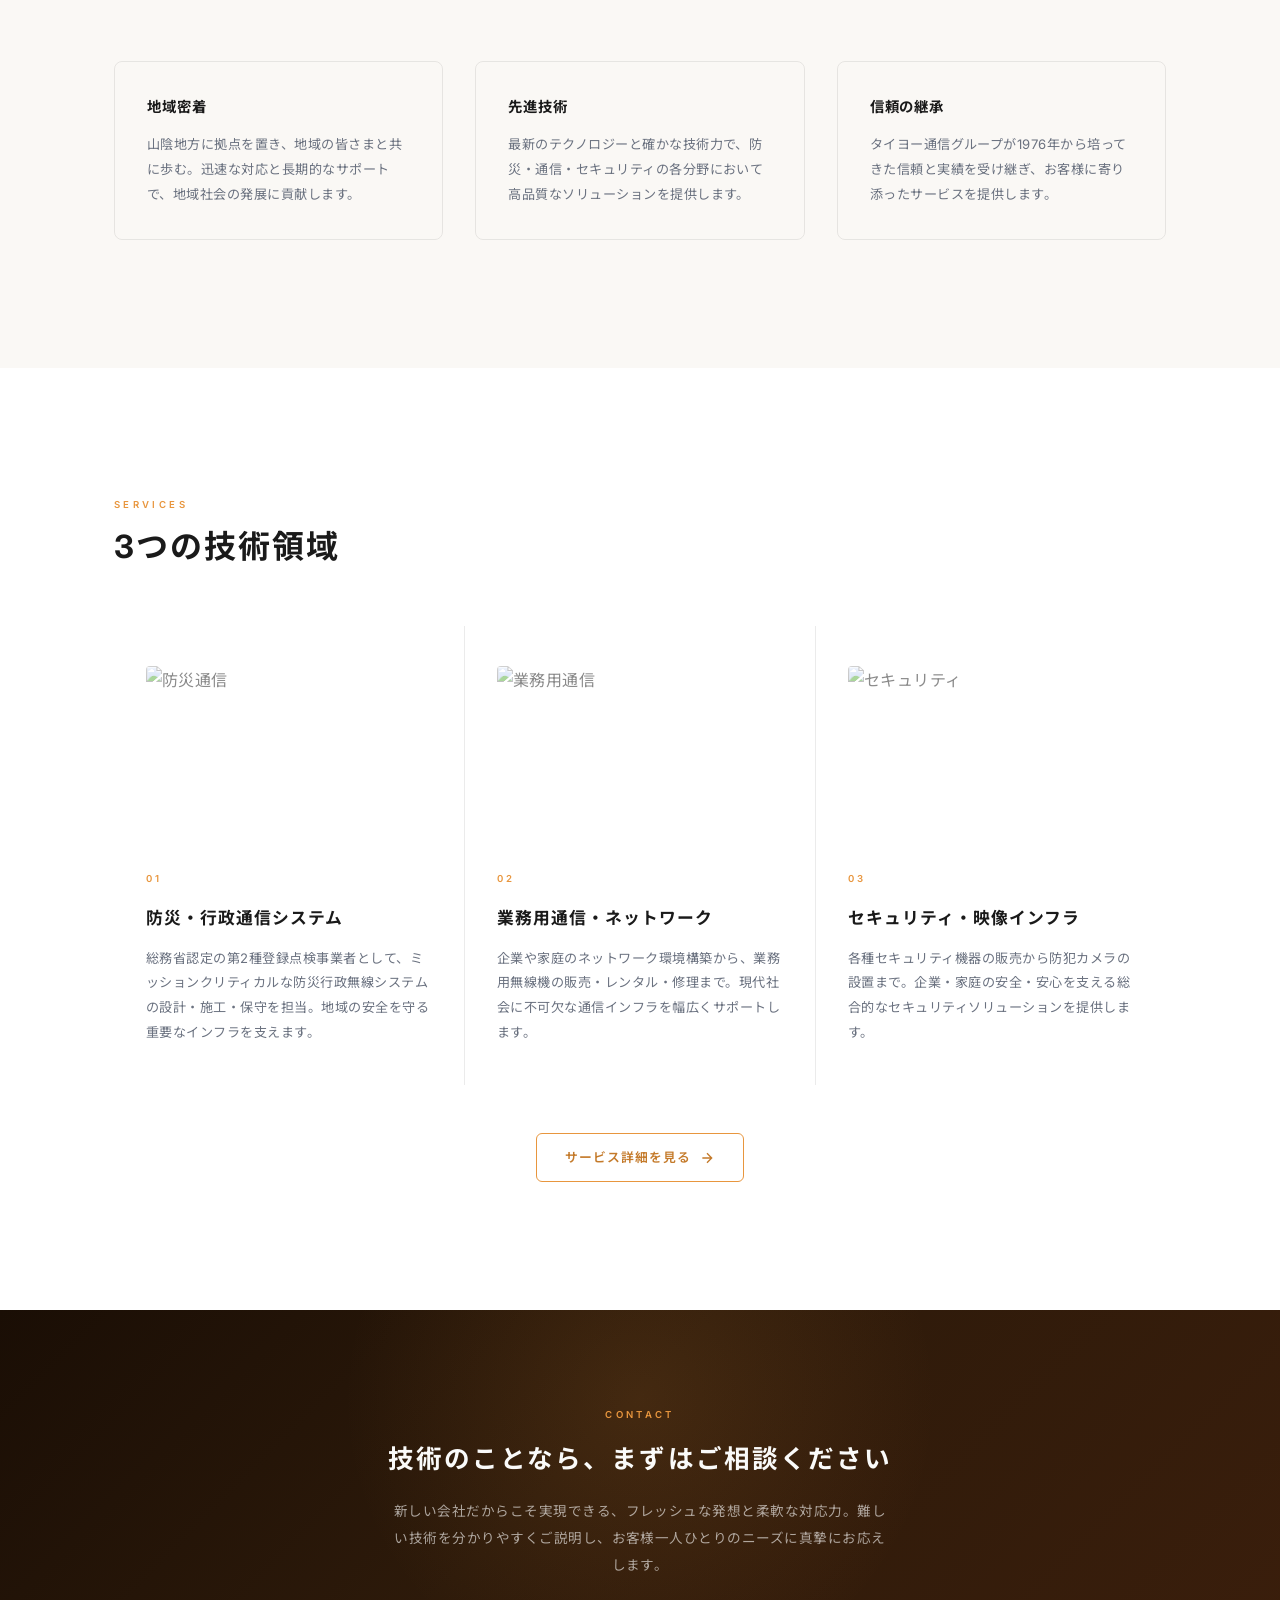
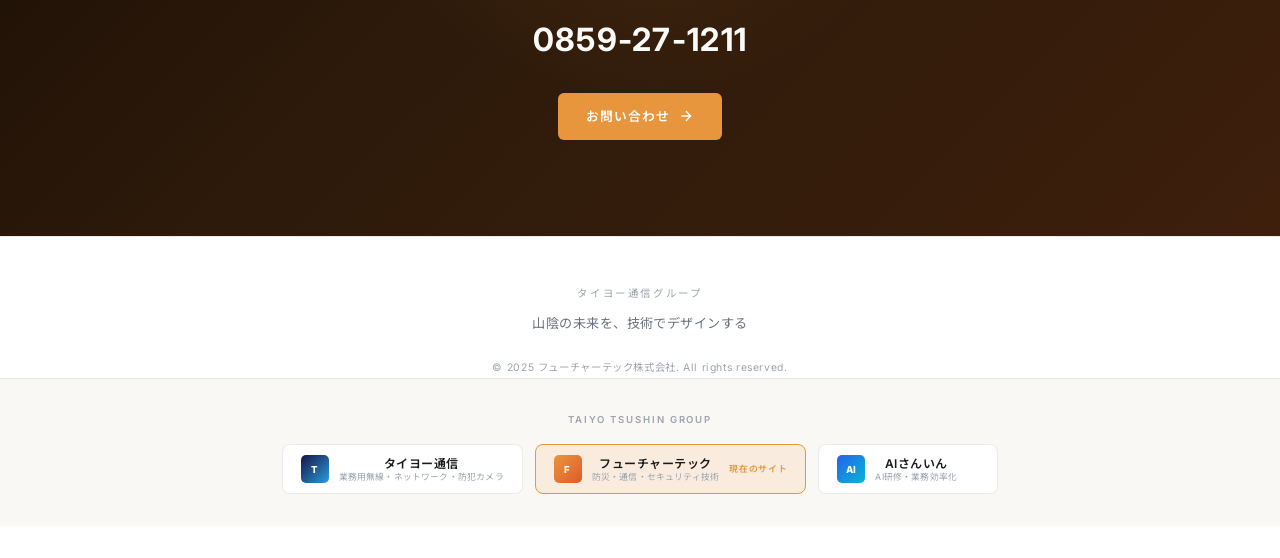
==== commit 876feedb: "Add drone video + sky background to hero - Drone gimbal video (7.6MB) as hero bg - Drone sky photo a" ====
--- a/index.html
+++ b/index.html
@@ -38,7 +38,8 @@
 
 <!-- Hero -->
 <section class="hero">
-  <div class="hero__video"><video autoplay muted loop playsinline><source src="assets/videos/hero.mp4" type="video/mp4"></video></div>
+  <div class="hero__bg-img" style="background-image:url('assets/images/drone-sky.png');"></div>
+  <div class="hero__video"><video autoplay muted loop playsinline><source src="assets/videos/drone.mp4" type="video/mp4"></video></div>
   <div class="hero__overlay"></div>
   <div class="hero__orbs">
     <div class="hero__orb hero__orb--1"></div>
--- a/assets/css/style.css
+++ b/assets/css/style.css
@@ -56,18 +56,19 @@
 .nav-m a:hover{color:var(--accent);}
 @media(min-width:768px){.nav-d{display:flex;}.nav-btn{display:none;}}
 
-/* --- Hero (stays dark for impact) --- */
-.hero{position:relative;min-height:100vh;display:flex;align-items:center;overflow:hidden;padding-top:64px;background:var(--bg-dark);color:var(--text-on-dark);}
+/* --- Hero (bright with cinematic video/photo) --- */
+.hero{position:relative;min-height:100vh;display:flex;align-items:center;overflow:hidden;padding-top:64px;background:#fff8f0;color:var(--text);}
+.hero__bg-img{position:absolute;inset:0;z-index:0;background-size:cover;background-position:center;opacity:.25;}
 .hero__video{position:absolute;inset:0;z-index:0;}
-.hero__video video{width:100%;height:100%;object-fit:cover;opacity:.15;}
-.hero__overlay{position:absolute;inset:0;background:linear-gradient(180deg,rgba(26,20,16,0.3) 0%,var(--bg-dark) 100%);z-index:1;}
-
-/* Floating orbs animation */
+.hero__video video{width:100%;height:100%;object-fit:cover;opacity:.35;}
+.hero__overlay{position:absolute;inset:0;background:linear-gradient(180deg,rgba(255,253,248,0.55) 0%,rgba(255,248,240,0.7) 40%,rgba(255,243,230,0.85) 100%);z-index:1;}
+
+/* Floating orbs animation (warm, bright) */
 .hero__orbs{position:absolute;inset:0;z-index:1;overflow:hidden;pointer-events:none;}
-.hero__orb{position:absolute;border-radius:50%;filter:blur(60px);opacity:.12;animation:orbFloat linear infinite;}
-.hero__orb--1{width:400px;height:400px;background:var(--accent);top:10%;left:-5%;animation-duration:18s;}
-.hero__orb--2{width:300px;height:300px;background:#ef4444;bottom:10%;right:-5%;animation-duration:22s;animation-delay:-5s;}
-.hero__orb--3{width:200px;height:200px;background:var(--accent-light);top:50%;left:40%;animation-duration:15s;animation-delay:-8s;}
+.hero__orb{position:absolute;border-radius:50%;filter:blur(80px);opacity:.18;animation:orbFloat linear infinite;}
+.hero__orb--1{width:400px;height:400px;background:var(--accent-light);top:10%;left:-5%;animation-duration:18s;}
+.hero__orb--2{width:300px;height:300px;background:#fbbf24;bottom:10%;right:-5%;animation-duration:22s;animation-delay:-5s;}
+.hero__orb--3{width:200px;height:200px;background:#fed7aa;top:50%;left:40%;animation-duration:15s;animation-delay:-8s;}
 @keyframes orbFloat{
   0%{transform:translate(0,0) scale(1);}
   25%{transform:translate(40px,-30px) scale(1.1);}
@@ -75,18 +76,20 @@
   75%{transform:translate(30px,20px) scale(1.05);}
   100%{transform:translate(0,0) scale(1);}
 }
-.hero__grid{position:absolute;inset:0;z-index:0;background-image:linear-gradient(rgba(255,255,255,0.04) 1px,transparent 1px),linear-gradient(90deg,rgba(255,255,255,0.04) 1px,transparent 1px);background-size:60px 60px;opacity:.3;}
-.hero .container{position:relative;z-index:2;}
-.hero__label{font-size:.65rem;font-weight:600;letter-spacing:.35em;text-transform:uppercase;color:var(--accent);margin-bottom:1.5rem;opacity:0;animation:fadeUp .8s .2s var(--ease) forwards;}
-.hero__title{font-size:clamp(2rem,6vw,4rem);font-weight:800;line-height:1.15;letter-spacing:.04em;margin-bottom:1.5rem;color:var(--text-on-dark);opacity:0;animation:fadeUp .8s .4s var(--ease) forwards;}
+.hero__grid{position:absolute;inset:0;z-index:0;background-image:linear-gradient(rgba(232,150,62,0.06) 1px,transparent 1px),linear-gradient(90deg,rgba(232,150,62,0.06) 1px,transparent 1px);background-size:60px 60px;opacity:.5;}
+.hero .container{position:relative;z-index:2;padding-bottom:5rem;}
+@media(min-width:768px){.hero .container{padding-bottom:7rem;}}
+.hero__label{font-size:.65rem;font-weight:600;letter-spacing:.35em;text-transform:uppercase;color:var(--accent-dark);margin-bottom:1.5rem;opacity:0;animation:fadeUp .8s .2s var(--ease) forwards;}
+.hero__title{font-size:clamp(2rem,6vw,4rem);font-weight:800;line-height:1.15;letter-spacing:.04em;margin-bottom:1.5rem;color:var(--text);opacity:0;animation:fadeUp .8s .4s var(--ease) forwards;}
 .hero__title em{font-style:normal;background:var(--gradient);-webkit-background-clip:text;-webkit-text-fill-color:transparent;background-clip:text;}
-.hero__sub{font-size:clamp(.85rem,1.5vw,1rem);color:var(--text-muted-on-dark);max-width:520px;line-height:2;margin-bottom:2.5rem;opacity:0;animation:fadeUp .8s .6s var(--ease) forwards;}
+.hero__sub{font-size:clamp(.85rem,1.5vw,1rem);color:var(--text-muted);max-width:520px;line-height:2;margin-bottom:2.5rem;opacity:0;animation:fadeUp .8s .6s var(--ease) forwards;}
 .hero__cta{display:flex;gap:1rem;flex-wrap:wrap;opacity:0;animation:fadeUp .8s .8s var(--ease) forwards;}
 @keyframes fadeUp{from{opacity:0;transform:translateY(24px);}to{opacity:1;transform:none;}}
 
-/* Scroll indicator */
-.hero__scroll{position:absolute;bottom:2rem;left:50%;transform:translateX(-50%);z-index:2;display:flex;flex-direction:column;align-items:center;gap:.5rem;}
-.hero__scroll span{font-size:.55rem;letter-spacing:.25em;text-transform:uppercase;color:var(--text-dim-on-dark);}
+/* Scroll indicator - hide on mobile to avoid overlap */
+.hero__scroll{position:absolute;bottom:1.5rem;left:50%;transform:translateX(-50%);z-index:2;display:none;flex-direction:column;align-items:center;gap:.5rem;}
+@media(min-width:768px) and (min-height:600px){.hero__scroll{display:flex;}}
+.hero__scroll span{font-size:.55rem;letter-spacing:.25em;text-transform:uppercase;color:var(--accent);}
 .hero__scroll-line{width:1px;height:36px;background:linear-gradient(to bottom,var(--accent),transparent);animation:pulse 2s ease-in-out infinite;}
 @keyframes pulse{0%,100%{opacity:1;transform:scaleY(1);}50%{opacity:.3;transform:scaleY(.4);}}
 
@@ -96,8 +99,8 @@
 .btn:hover svg{transform:translateX(3px);}
 .btn--accent{background:var(--accent);color:#fff;}
 .btn--accent:hover{background:var(--accent-dark);color:#fff;transform:translateY(-1px);box-shadow:0 8px 30px var(--accent-glow);}
-.btn--ghost{border:1px solid rgba(255,255,255,0.25);color:rgba(255,255,255,0.7);}
-.btn--ghost:hover{border-color:var(--accent);color:#fff;background:var(--accent-glow);}
+.btn--ghost{border:1px solid var(--accent);color:var(--accent-dark);}
+.btn--ghost:hover{border-color:var(--accent-dark);color:#fff;background:var(--accent);}
 .btn--outline{border:1px solid var(--border);color:var(--text-muted);}
 .btn--outline:hover{border-color:var(--accent);color:var(--accent);background:var(--accent-glow);}
 
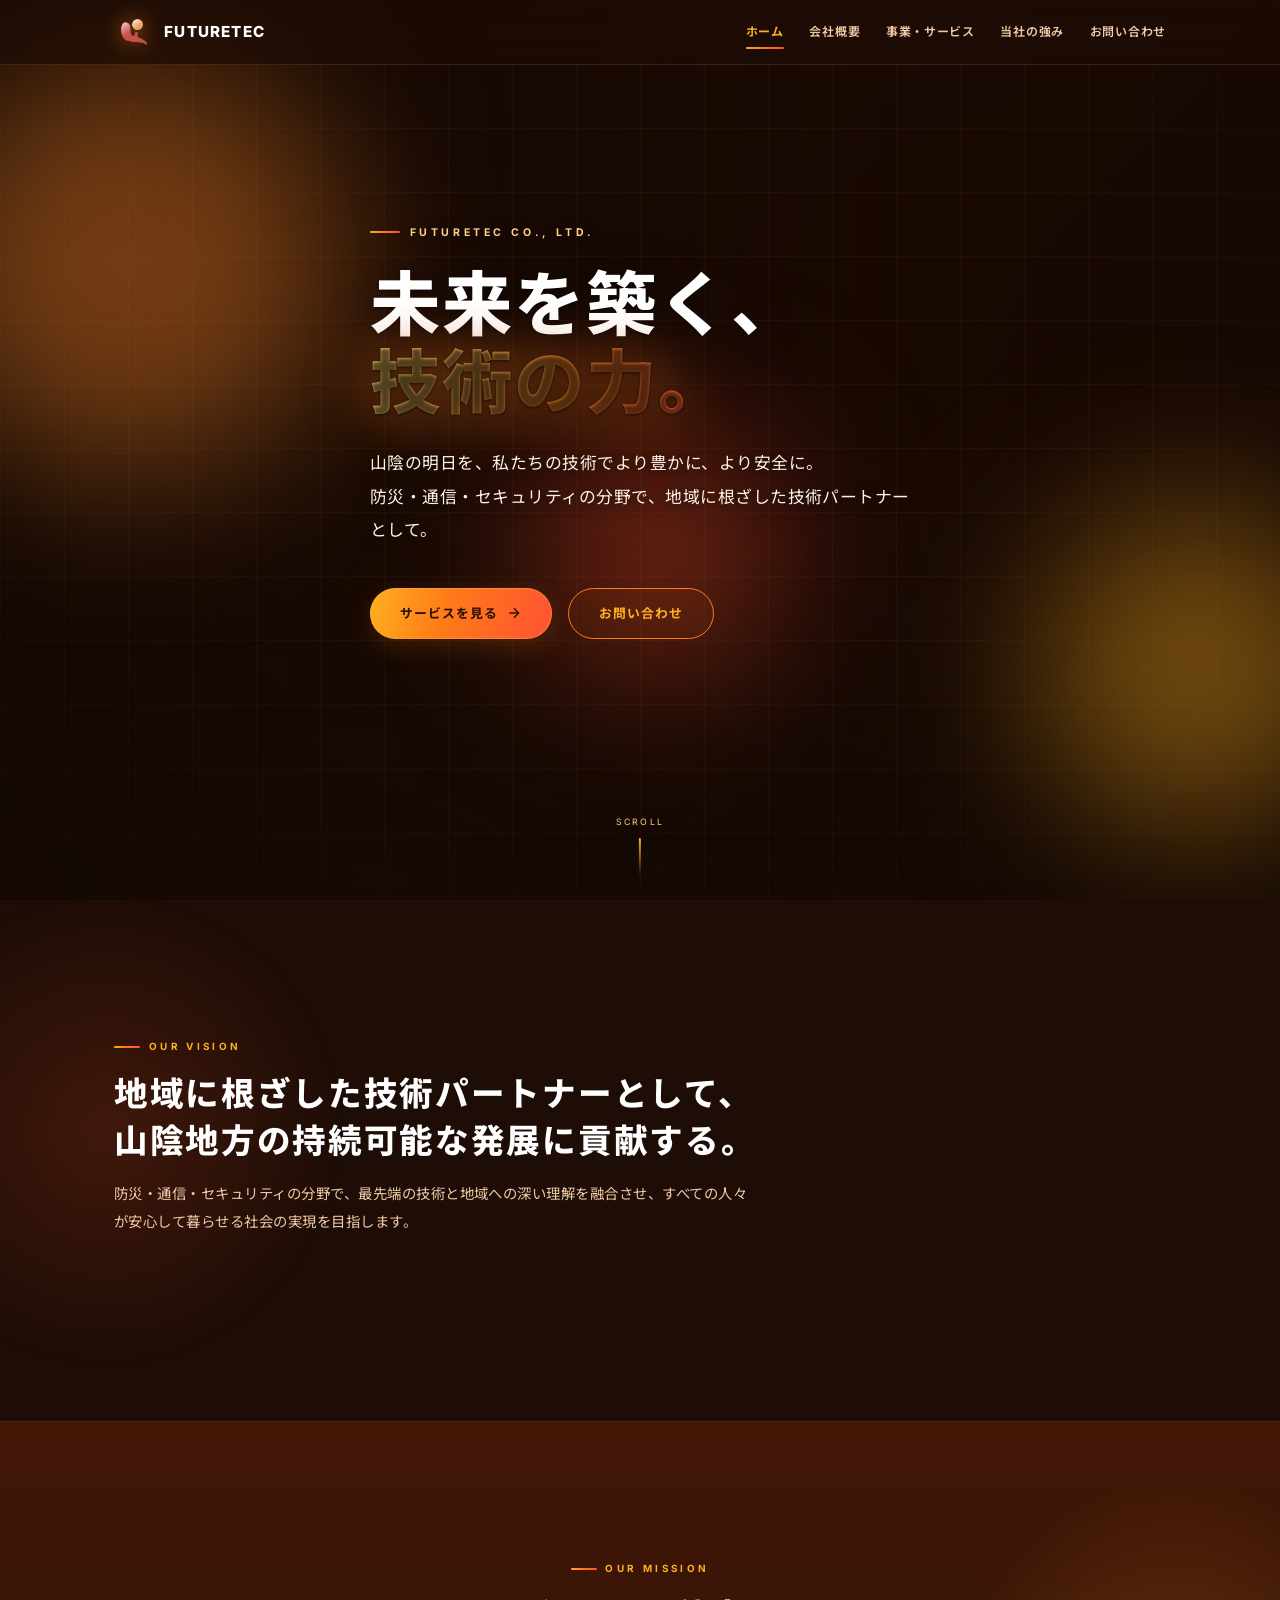
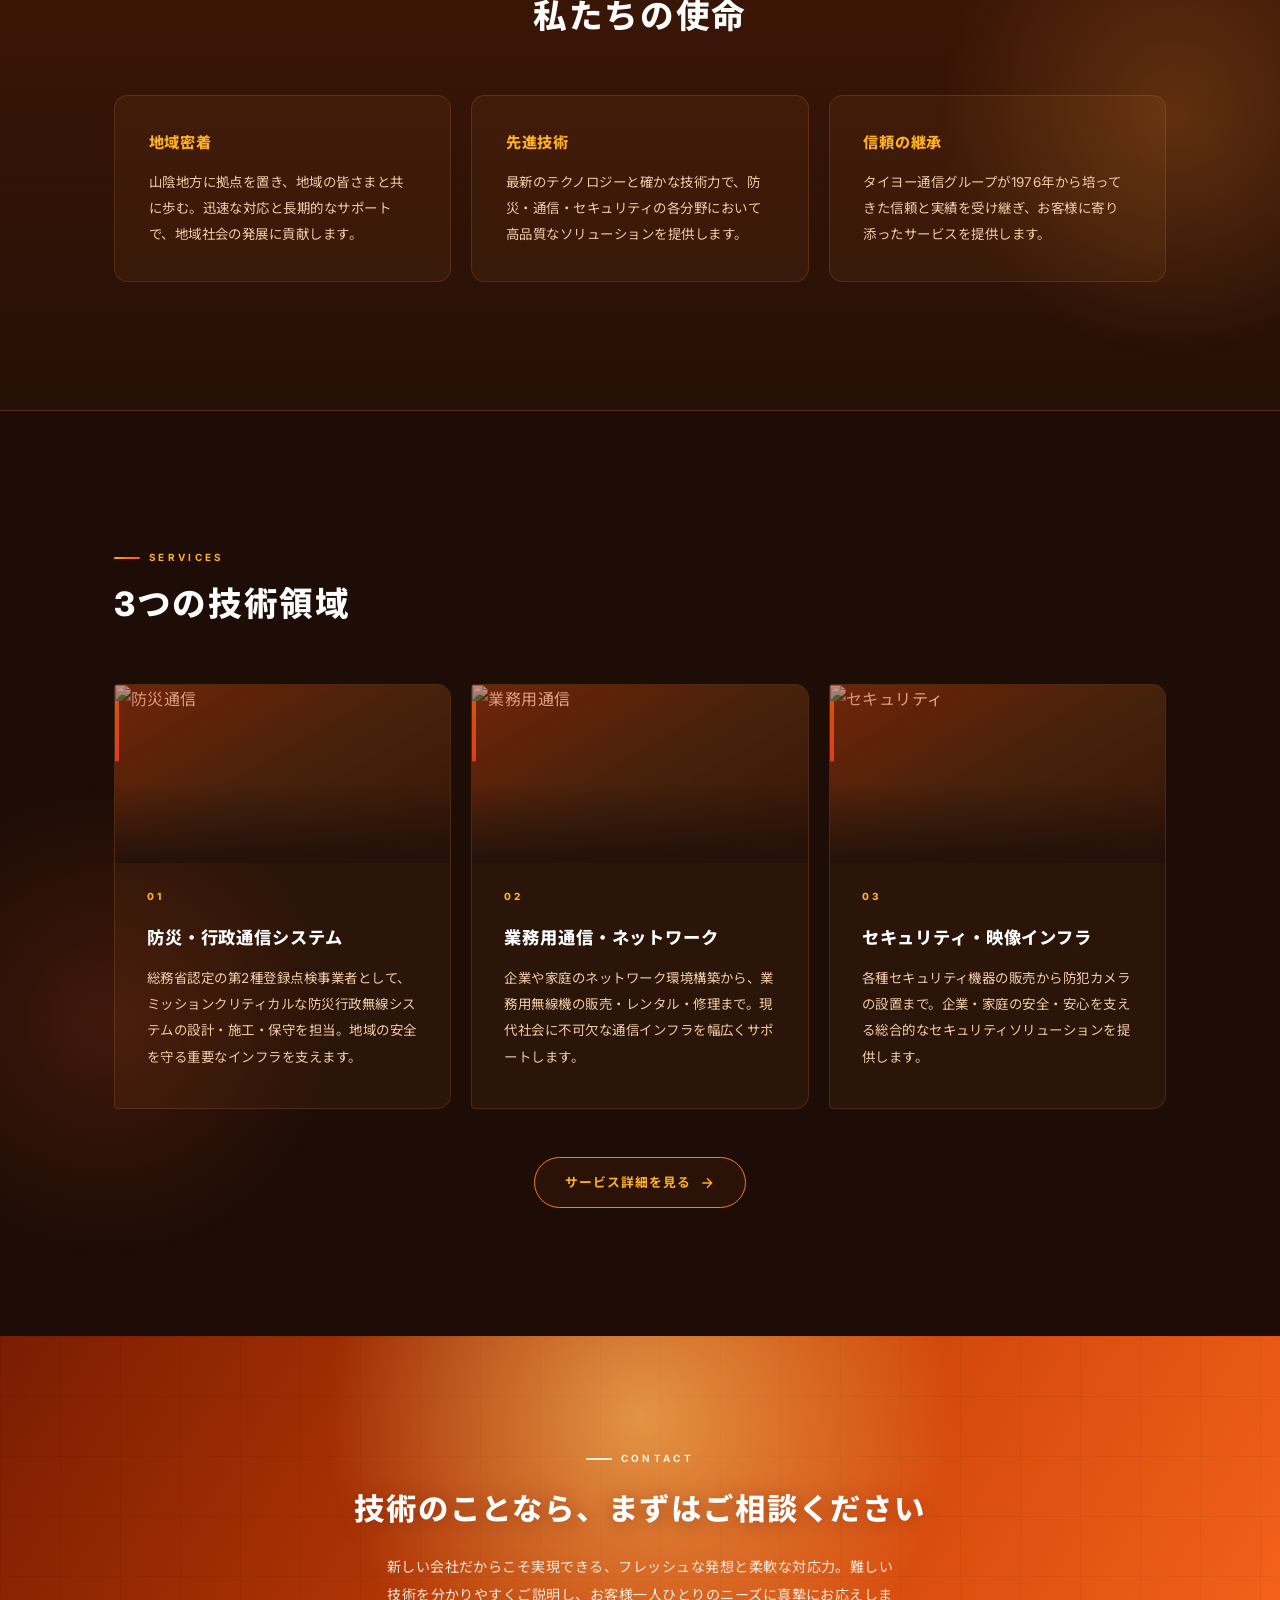
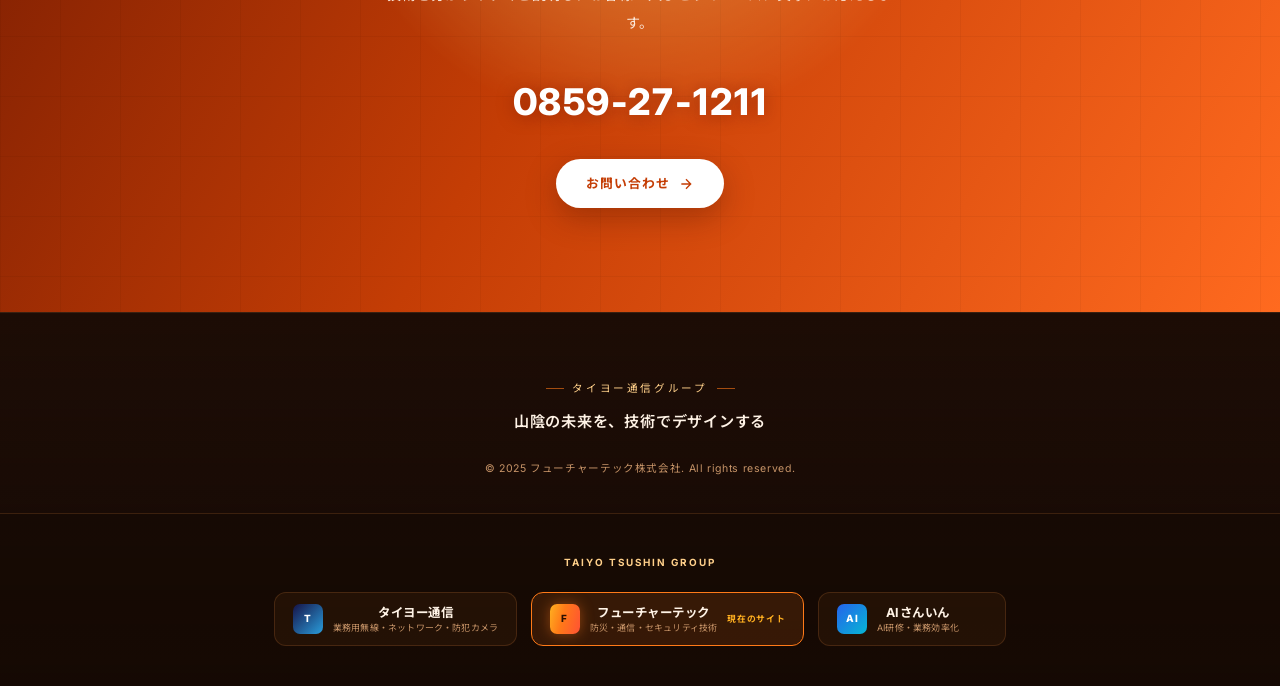
==== commit 698e8e9a: "デザイン刷新: 全面オレンジ「溶岩アンバー」テーマへ再構築 - 配色を白ベース＋差し色から、背景まで含めた全面オレンジ基調へ刷新   （:root のデザイントークンを再設計、ボディ全面に炎グローレイ" ====
--- a/index.html
+++ b/index.html
@@ -41,6 +41,7 @@
   <div class="hero__bg-img" style="background-image:url('assets/images/drone-sky.png');"></div>
   <div class="hero__video"><video autoplay muted loop playsinline><source src="assets/videos/drone.mp4" type="video/mp4"></video></div>
   <div class="hero__overlay"></div>
+  <div class="hero__overlay--text"></div>
   <div class="hero__orbs">
     <div class="hero__orb hero__orb--1"></div>
     <div class="hero__orb hero__orb--2"></div>
@@ -103,19 +104,19 @@
     </div>
     <div class="card-grid rv">
       <div class="card">
-        <img src="assets/images/disaster.png" alt="防災通信" class="card__icon" style="width:100%;height:180px;object-fit:cover;border-radius:4px;opacity:.5;margin-bottom:1.5rem;">
+        <div class="card__media"><img src="assets/images/disaster.png" alt="防災通信"></div>
         <p class="card__num">01</p>
         <h3 class="card__title">防災・行政通信システム</h3>
         <p class="card__text">総務省認定の第2種登録点検事業者として、ミッションクリティカルな防災行政無線システムの設計・施工・保守を担当。地域の安全を守る重要なインフラを支えます。</p>
       </div>
       <div class="card">
-        <img src="assets/images/radio.png" alt="業務用通信" class="card__icon" style="width:100%;height:180px;object-fit:cover;border-radius:4px;opacity:.5;margin-bottom:1.5rem;">
+        <div class="card__media"><img src="assets/images/radio.png" alt="業務用通信"></div>
         <p class="card__num">02</p>
         <h3 class="card__title">業務用通信・ネットワーク</h3>
         <p class="card__text">企業や家庭のネットワーク環境構築から、業務用無線機の販売・レンタル・修理まで。現代社会に不可欠な通信インフラを幅広くサポートします。</p>
       </div>
       <div class="card">
-        <img src="assets/images/security.png" alt="セキュリティ" class="card__icon" style="width:100%;height:180px;object-fit:cover;border-radius:4px;opacity:.5;margin-bottom:1.5rem;">
+        <div class="card__media"><img src="assets/images/security.png" alt="セキュリティ"></div>
         <p class="card__num">03</p>
         <h3 class="card__title">セキュリティ・映像インフラ</h3>
         <p class="card__text">各種セキュリティ機器の販売から防犯カメラの設置まで。企業・家庭の安全・安心を支える総合的なセキュリティソリューションを提供します。</p>
@@ -151,7 +152,7 @@
     <div class="container">
       <p class="group-sites__label">Taiyo Tsushin Group</p>
       <div class="group-sites__grid">
-        <a href="../taiyo-tsushin-web/index.html" class="group-sites__card">
+        <a href="https://taiyo-tsushin-demosite.vercel.app/" class="group-sites__card" data-site="taiyo-tsushin-web" target="_blank">
           <div class="group-sites__icon group-sites__icon--taiyo">T</div>
           <div class="group-sites__info"><span class="group-sites__name">タイヨー通信</span><span class="group-sites__sub">業務用無線・ネットワーク・防犯カメラ</span></div>
         </a>
@@ -159,7 +160,7 @@
           <div class="group-sites__icon group-sites__icon--ft">F</div>
           <div class="group-sites__info"><span class="group-sites__name">フューチャーテック</span><span class="group-sites__sub">防災・通信・セキュリティ技術</span></div>
         </a>
-        <a href="../ai-sanin-web/index.html" class="group-sites__card">
+        <a href="https://ai-sanin-demosite.vercel.app/" class="group-sites__card" data-site="ai-sanin-web" target="_blank">
           <div class="group-sites__icon group-sites__icon--ai">AI</div>
           <div class="group-sites__info"><span class="group-sites__name">AIさんいん</span><span class="group-sites__sub">AI研修・業務効率化</span></div>
         </a>
--- a/assets/css/style.css
+++ b/assets/css/style.css
@@ -1,27 +1,69 @@
 /* ============================================
-   FUTURETEC - Light + Orange Accent Design
+   FUTURETEC — All-Orange / Molten Amber Theme
+   ド派手・斬新：背景まで含めて全面オレンジ系。
+   ディープアンバーの闇 × タンジェリン/コーラルの炎。
+   本文はクリーム文字で WCAG AA を確保。
    ============================================ */
 :root {
-  --bg: #ffffff; --bg-card: #faf8f5; --bg-elevated: #f5f0eb;
-  --bg-dark: #1a1410; --bg-dark-card: #261e16;
-  --border: rgba(0,0,0,0.08); --border-hover: rgba(245,158,11,0.3);
-  --text: #1a1a1a; --text-muted: #6b7280; --text-dim: #9ca3af;
-  --text-on-dark: #fafaf9; --text-muted-on-dark: rgba(255,255,255,0.6); --text-dim-on-dark: rgba(255,255,255,0.3);
-  --accent: #e8963e; --accent-light: #f5b06a; --accent-dark: #c47a2a; --accent-glow: rgba(232,150,62,0.12);
-  --gradient: linear-gradient(135deg, #e8963e, #e05a2b);
+  /* --- 背景：ディープアンバーの多層ベース --- */
+  --bg:            #21100a;   /* ベース背景（焦げ茶寄りのディープオレンジ） */
+  --bg-2:          #2c1407;   /* やや明るい面 */
+  --bg-3:          #3a1a08;   /* セクション交互の面 */
+  --bg-ember:      #b53205;   /* 燃える色面（バンド・CTA） */
+  --bg-card:       rgba(255,150,60,0.06);   /* カード地（オレンジの薄膜） */
+  --bg-card-hover: rgba(255,150,60,0.12);
+
+  /* --- アクセント：炎のグラデーション軸 --- */
+  --accent:        #ff7a18;   /* タンジェリン（主役） */
+  --accent-bright: #ffb020;   /* アンバー（ハイライト） */
+  --accent-coral:  #ff5234;   /* コーラル（差し） */
+  --accent-deep:   #d9430a;   /* ディープオレンジ */
+  --accent-soft:   #ffd08a;   /* 明るい砂色（小見出し用） */
+
+  /* --- テキスト（暗背景前提・高コントラスト） --- */
+  --text:          #fff3e6;   /* 本文：温かいクリーム白 */
+  --text-strong:   #ffffff;   /* 見出し最上位 */
+  --text-muted:    #f0c9a6;   /* 補助文（オレンジがかったベージュ） */
+  --text-dim:      #c79468;   /* 弱め（コピーライト等） */
+
+  /* --- グラデ／グロー --- */
+  --grad:          linear-gradient(105deg,#ffb020 0%,#ff7a18 42%,#ff5234 100%);
+  --grad-soft:     linear-gradient(135deg,#ff9a3c,#ff5e2e);
+  --grad-text:     linear-gradient(100deg,#ffd66e 0%,#ff8a2b 55%,#ff5234 100%);
+  --glow:          rgba(255,122,24,0.45);
+  --glow-soft:     rgba(255,122,24,0.18);
+
+  --border:        rgba(255,150,70,0.16);
+  --border-hover:  rgba(255,160,60,0.55);
+
   --font: "Inter","Noto Sans JP","Hiragino Kaku Gothic ProN",sans-serif;
   --ease: cubic-bezier(0.25,0.46,0.45,0.94);
   --container: 1100px;
 }
 *,*::before,*::after{margin:0;padding:0;box-sizing:border-box;}
 html{font-size:16px;scroll-behavior:smooth;}
-body{font-family:var(--font);background:var(--bg);color:var(--text);line-height:1.8;letter-spacing:0.03em;overflow-x:hidden;-webkit-font-smoothing:antialiased;}
+body{
+  font-family:var(--font);
+  color:var(--text);
+  line-height:1.8;letter-spacing:0.03em;overflow-x:hidden;-webkit-font-smoothing:antialiased;
+  /* 背景そのものを「全面オレンジ」に：ベースのディープアンバー（全文書を覆う） */
+  background:#1d0d06;
+}
+/* スクロールしても炎のグローが画面全体に張り付く固定レイヤー（fullPage でも切れない実体） */
+body::before{
+  content:"";position:fixed;inset:0;z-index:-1;pointer-events:none;
+  background:
+    radial-gradient(120% 70% at 85% -10%, rgba(255,140,40,0.32), transparent 55%),
+    radial-gradient(90% 60% at 0% 110%, rgba(255,80,40,0.24), transparent 60%),
+    linear-gradient(180deg,#26120a 0%,#1d0d06 50%,#23110a 100%);
+}
 img{max-width:100%;height:auto;display:block;}
 a{color:var(--text);text-decoration:none;transition:color .3s var(--ease);}
-a:hover{color:var(--accent);}
+a:hover{color:var(--accent-bright);}
 ul{list-style:none;}
 button{cursor:pointer;border:none;background:none;font-family:inherit;color:inherit;}
 input,textarea,select{font-family:inherit;font-size:inherit;}
+::selection{background:var(--accent);color:#1d0d06;}
 
 .container{max-width:var(--container);margin:0 auto;padding:0 1.5rem;}
 
@@ -30,45 +72,59 @@
 .rv.is-v{opacity:1;transform:none;}
 .rv-d1{transition-delay:.1s}.rv-d2{transition-delay:.2s}.rv-d3{transition-delay:.3s}.rv-d4{transition-delay:.4s}
 
-/* --- Header (white bg) --- */
-.header{position:fixed;top:0;left:0;right:0;z-index:100;background:rgba(255,255,255,0.92);backdrop-filter:blur(16px);-webkit-backdrop-filter:blur(16px);border-bottom:1px solid var(--border);transition:background .3s;}
+/* --- Header（ダーク・ガラス） --- */
+.header{position:fixed;top:0;left:0;right:0;z-index:100;
+  background:rgba(28,13,6,0.72);backdrop-filter:blur(16px) saturate(140%);-webkit-backdrop-filter:blur(16px) saturate(140%);
+  border-bottom:1px solid var(--border);transition:background .3s;}
 .header .container{display:flex;align-items:center;justify-content:space-between;height:64px;}
 .logo{display:flex;align-items:center;gap:10px;font-weight:700;font-size:.95rem;letter-spacing:.08em;}
-.logo img{height:32px;width:auto;}
-.logo span{color:var(--text);font-weight:800;}
-.nav-d{display:none;gap:1.5rem;}
-.nav-d a{font-size:.75rem;font-weight:500;color:var(--text-muted);letter-spacing:.06em;position:relative;padding:4px 0;transition:color .35s var(--ease);}
-/* Underline: from left on hover */
-.nav-d a::after{content:"";position:absolute;bottom:-2px;left:0;width:100%;height:2px;background:var(--gradient);border-radius:1px;transform:scaleX(0);transform-origin:left;transition:transform .4s cubic-bezier(0.22,0.61,0.36,1);}
-.nav-d a:hover{color:var(--accent);}
+.logo img{height:32px;width:auto;filter:drop-shadow(0 0 10px rgba(255,140,40,0.55));}
+.logo span{color:var(--text-strong);font-weight:800;}
+.nav-d{display:none;gap:1.6rem;}
+.nav-d a{font-size:.75rem;font-weight:600;color:var(--text-muted);letter-spacing:.06em;position:relative;padding:4px 0;transition:color .35s var(--ease);}
+.nav-d a::after{content:"";position:absolute;bottom:-2px;left:0;width:100%;height:2px;background:var(--grad);border-radius:1px;transform:scaleX(0);transform-origin:left;transition:transform .4s cubic-bezier(0.22,0.61,0.36,1);}
+.nav-d a:hover{color:var(--accent-bright);}
 .nav-d a:hover::after{transform:scaleX(1);transform-origin:left;}
-/* Active: permanent underline, bolder */
-.nav-d a.active{color:var(--accent);font-weight:600;}
+.nav-d a.active{color:var(--accent-bright);font-weight:700;}
 .nav-d a.active::after{transform:scaleX(1);transform-origin:center;}
 .nav-btn{display:flex;flex-direction:column;gap:5px;width:28px;}
-.nav-btn i{height:1.5px;background:var(--text);border-radius:1px;transition:.3s;}
-.nav-btn.open i:nth-child(1){transform:translateY(6.5px) rotate(45deg);}
+.nav-btn i{height:2px;background:var(--accent-bright);border-radius:1px;transition:.3s;box-shadow:0 0 6px var(--glow);}
+.nav-btn.open i:nth-child(1){transform:translateY(7px) rotate(45deg);}
 .nav-btn.open i:nth-child(2){opacity:0;}
-.nav-btn.open i:nth-child(3){transform:translateY(-6.5px) rotate(-45deg);}
-.nav-m{position:fixed;inset:0;background:rgba(255,255,255,0.98);z-index:99;display:flex;flex-direction:column;align-items:center;justify-content:center;gap:2rem;opacity:0;visibility:hidden;transition:.4s var(--ease);}
+.nav-btn.open i:nth-child(3){transform:translateY(-7px) rotate(-45deg);}
+.nav-m{position:fixed;inset:0;z-index:99;display:flex;flex-direction:column;align-items:center;justify-content:center;gap:2rem;opacity:0;visibility:hidden;transition:.4s var(--ease);
+  background:linear-gradient(160deg,rgba(36,16,8,0.98),rgba(150,45,8,0.96));backdrop-filter:blur(8px);}
 .nav-m.open{opacity:1;visibility:visible;}
-.nav-m a{font-size:1.2rem;font-weight:600;letter-spacing:.1em;color:var(--text-muted);transition:color .3s;}
-.nav-m a:hover{color:var(--accent);}
+.nav-m a{font-size:1.3rem;font-weight:700;letter-spacing:.1em;color:var(--text);transition:color .3s;}
+.nav-m a:hover{color:var(--accent-bright);}
 @media(min-width:768px){.nav-d{display:flex;}.nav-btn{display:none;}}
 
-/* --- Hero (bright with cinematic video/photo) --- */
-.hero{position:relative;min-height:100vh;display:flex;align-items:center;overflow:hidden;padding-top:64px;background:#fff8f0;color:var(--text);}
-.hero__bg-img{position:absolute;inset:0;z-index:0;background-size:cover;background-position:center;opacity:.25;}
+/* ============================================
+   HERO — ドローン映像をはっきり見せる
+   動画 opacity を大幅アップ＋オレンジのデュオトーンを重ねる。
+   テキスト側に局所グラデ＋シャドウで可読性を担保。
+   ============================================ */
+.hero{position:relative;min-height:100vh;display:flex;align-items:center;overflow:hidden;padding-top:64px;background:#1a0c05;color:var(--text);}
+.hero__bg-img{position:absolute;inset:0;z-index:0;background-size:cover;background-position:center;opacity:.5;filter:saturate(1.1) contrast(1.05);}
 .hero__video{position:absolute;inset:0;z-index:0;}
-.hero__video video{width:100%;height:100%;object-fit:cover;opacity:.35;}
-.hero__overlay{position:absolute;inset:0;background:linear-gradient(180deg,rgba(255,253,248,0.55) 0%,rgba(255,248,240,0.7) 40%,rgba(255,243,230,0.85) 100%);z-index:1;}
-
-/* Floating orbs animation (warm, bright) */
+/* 動画を主役に：不透明度を .35 → .92 まで上げ、わずかに彩度を盛る */
+.hero__video video{width:100%;height:100%;object-fit:cover;opacity:.92;filter:saturate(1.15) contrast(1.06) brightness(1.02);}
+/* オーバーレイ：クリームの被せをやめ、オレンジのデュオトーン＋四辺ビネット。
+   映像は透けて見え、トーンだけオレンジに統一される。 */
+.hero__overlay{position:absolute;inset:0;z-index:1;mix-blend-mode:multiply;
+  background:
+    radial-gradient(120% 90% at 70% 30%, rgba(255,120,30,0.30), transparent 60%),
+    linear-gradient(115deg, rgba(170,45,5,0.55) 0%, rgba(255,110,30,0.20) 45%, rgba(120,35,5,0.55) 100%);}
+/* テキスト読みやすさ用の局所シェード（左下を濃くする） */
+.hero__overlay--text{position:absolute;inset:0;z-index:1;mix-blend-mode:normal;
+  background:linear-gradient(90deg, rgba(20,9,4,0.78) 0%, rgba(20,9,4,0.42) 38%, rgba(20,9,4,0) 70%),
+             linear-gradient(0deg, rgba(20,9,4,0.65) 0%, rgba(20,9,4,0) 45%);}
+
 .hero__orbs{position:absolute;inset:0;z-index:1;overflow:hidden;pointer-events:none;}
-.hero__orb{position:absolute;border-radius:50%;filter:blur(80px);opacity:.18;animation:orbFloat linear infinite;}
-.hero__orb--1{width:400px;height:400px;background:var(--accent-light);top:10%;left:-5%;animation-duration:18s;}
-.hero__orb--2{width:300px;height:300px;background:#fbbf24;bottom:10%;right:-5%;animation-duration:22s;animation-delay:-5s;}
-.hero__orb--3{width:200px;height:200px;background:#fed7aa;top:50%;left:40%;animation-duration:15s;animation-delay:-8s;}
+.hero__orb{position:absolute;border-radius:50%;filter:blur(80px);opacity:.4;mix-blend-mode:screen;animation:orbFloat linear infinite;}
+.hero__orb--1{width:420px;height:420px;background:#ff8a2b;top:6%;left:-6%;animation-duration:18s;}
+.hero__orb--2{width:320px;height:320px;background:#ffb020;bottom:8%;right:-6%;animation-duration:22s;animation-delay:-5s;}
+.hero__orb--3{width:240px;height:240px;background:#ff4d2e;top:48%;left:42%;animation-duration:15s;animation-delay:-8s;}
 @keyframes orbFloat{
   0%{transform:translate(0,0) scale(1);}
   25%{transform:translate(40px,-30px) scale(1.1);}
@@ -76,156 +132,208 @@
   75%{transform:translate(30px,20px) scale(1.05);}
   100%{transform:translate(0,0) scale(1);}
 }
-.hero__grid{position:absolute;inset:0;z-index:0;background-image:linear-gradient(rgba(232,150,62,0.06) 1px,transparent 1px),linear-gradient(90deg,rgba(232,150,62,0.06) 1px,transparent 1px);background-size:60px 60px;opacity:.5;}
-.hero .container{position:relative;z-index:2;padding-bottom:5rem;}
+.hero__grid{position:absolute;inset:0;z-index:1;background-image:linear-gradient(rgba(255,150,60,0.08) 1px,transparent 1px),linear-gradient(90deg,rgba(255,150,60,0.08) 1px,transparent 1px);background-size:64px 64px;opacity:.6;mask-image:radial-gradient(120% 120% at 50% 40%,#000 30%,transparent 80%);}
+.hero .container{position:relative;z-index:3;padding-bottom:5rem;}
 @media(min-width:768px){.hero .container{padding-bottom:7rem;}}
-.hero__label{font-size:.65rem;font-weight:600;letter-spacing:.35em;text-transform:uppercase;color:var(--accent-dark);margin-bottom:1.5rem;opacity:0;animation:fadeUp .8s .2s var(--ease) forwards;}
-.hero__title{font-size:clamp(2rem,6vw,4rem);font-weight:800;line-height:1.15;letter-spacing:.04em;margin-bottom:1.5rem;color:var(--text);opacity:0;animation:fadeUp .8s .4s var(--ease) forwards;}
-.hero__title em{font-style:normal;background:var(--gradient);-webkit-background-clip:text;-webkit-text-fill-color:transparent;background-clip:text;}
-.hero__sub{font-size:clamp(.85rem,1.5vw,1rem);color:var(--text-muted);max-width:520px;line-height:2;margin-bottom:2.5rem;opacity:0;animation:fadeUp .8s .6s var(--ease) forwards;}
+.hero__label{display:inline-flex;align-items:center;gap:.6rem;font-size:.66rem;font-weight:700;letter-spacing:.34em;text-transform:uppercase;color:var(--accent-soft);margin-bottom:1.5rem;opacity:0;animation:fadeUp .8s .2s var(--ease) forwards;text-shadow:0 2px 12px rgba(0,0,0,.5);}
+.hero__label::before{content:"";width:30px;height:2px;background:var(--grad);border-radius:2px;}
+.hero__title{font-size:clamp(2.2rem,6.4vw,4.4rem);font-weight:800;line-height:1.12;letter-spacing:.03em;margin-bottom:1.5rem;color:var(--text-strong);opacity:0;animation:fadeUp .8s .4s var(--ease) forwards;text-shadow:0 4px 40px rgba(0,0,0,.55), 0 1px 3px rgba(0,0,0,.6);}
+.hero__title em{font-style:normal;background:var(--grad-text);-webkit-background-clip:text;-webkit-text-fill-color:transparent;background-clip:text;filter:drop-shadow(0 0 26px rgba(255,120,30,.6));}
+.hero__sub{font-size:clamp(.9rem,1.5vw,1.05rem);color:var(--text);max-width:540px;line-height:2;margin-bottom:2.5rem;opacity:0;animation:fadeUp .8s .6s var(--ease) forwards;text-shadow:0 2px 14px rgba(0,0,0,.7);}
 .hero__cta{display:flex;gap:1rem;flex-wrap:wrap;opacity:0;animation:fadeUp .8s .8s var(--ease) forwards;}
 @keyframes fadeUp{from{opacity:0;transform:translateY(24px);}to{opacity:1;transform:none;}}
 
-/* Scroll indicator - hide on mobile to avoid overlap */
-.hero__scroll{position:absolute;bottom:1.5rem;left:50%;transform:translateX(-50%);z-index:2;display:none;flex-direction:column;align-items:center;gap:.5rem;}
+.hero__scroll{position:absolute;bottom:1.5rem;left:50%;transform:translateX(-50%);z-index:3;display:none;flex-direction:column;align-items:center;gap:.5rem;}
 @media(min-width:768px) and (min-height:600px){.hero__scroll{display:flex;}}
-.hero__scroll span{font-size:.55rem;letter-spacing:.25em;text-transform:uppercase;color:var(--accent);}
-.hero__scroll-line{width:1px;height:36px;background:linear-gradient(to bottom,var(--accent),transparent);animation:pulse 2s ease-in-out infinite;}
+.hero__scroll span{font-size:.55rem;letter-spacing:.25em;text-transform:uppercase;color:var(--accent-soft);text-shadow:0 1px 6px rgba(0,0,0,.6);}
+.hero__scroll-line{width:2px;height:38px;background:linear-gradient(to bottom,var(--accent-bright),transparent);animation:pulse 2s ease-in-out infinite;border-radius:2px;}
 @keyframes pulse{0%,100%{opacity:1;transform:scaleY(1);}50%{opacity:.3;transform:scaleY(.4);}}
 
 /* --- Buttons --- */
-.btn{display:inline-flex;align-items:center;gap:8px;padding:12px 28px;font-size:.8rem;font-weight:600;letter-spacing:.08em;border-radius:6px;transition:all .3s var(--ease);white-space:nowrap;}
+.btn{display:inline-flex;align-items:center;gap:8px;padding:13px 30px;font-size:.8rem;font-weight:700;letter-spacing:.08em;border-radius:999px;transition:all .3s var(--ease);white-space:nowrap;position:relative;}
 .btn svg{width:16px;height:16px;transition:transform .3s;}
-.btn:hover svg{transform:translateX(3px);}
-.btn--accent{background:var(--accent);color:#fff;}
-.btn--accent:hover{background:var(--accent-dark);color:#fff;transform:translateY(-1px);box-shadow:0 8px 30px var(--accent-glow);}
-.btn--ghost{border:1px solid var(--accent);color:var(--accent-dark);}
-.btn--ghost:hover{border-color:var(--accent-dark);color:#fff;background:var(--accent);}
-.btn--outline{border:1px solid var(--border);color:var(--text-muted);}
-.btn--outline:hover{border-color:var(--accent);color:var(--accent);background:var(--accent-glow);}
-
-/* --- Sections --- */
-.sec{padding:7rem 0;}
-.sec--alt{background:var(--bg-card);}
-.sec__label{font-size:.6rem;font-weight:600;letter-spacing:.35em;text-transform:uppercase;color:var(--accent);margin-bottom:.75rem;}
-.sec__title{font-size:clamp(1.3rem,3vw,2rem);font-weight:700;line-height:1.4;letter-spacing:.06em;margin-bottom:1rem;}
-.sec__desc{color:var(--text-muted);font-size:.88rem;line-height:2;max-width:640px;}
+.btn:hover svg{transform:translateX(4px);}
+.btn--accent{background:var(--grad);color:#2a1003;box-shadow:0 8px 26px var(--glow-soft),0 0 0 1px rgba(255,180,80,.4) inset;}
+.btn--accent:hover{color:#2a1003;transform:translateY(-2px);box-shadow:0 12px 38px var(--glow);}
+.btn--ghost{border:1.5px solid var(--accent);color:var(--accent-bright);background:rgba(255,122,24,0.06);}
+.btn--ghost:hover{color:#2a1003;background:var(--grad);border-color:transparent;transform:translateY(-2px);box-shadow:0 10px 30px var(--glow-soft);}
+.btn--outline{border:1.5px solid var(--border-hover);color:var(--text-muted);}
+.btn--outline:hover{border-color:var(--accent);color:var(--accent-bright);background:rgba(255,122,24,0.08);}
+
+/* --- Sections（炎のグローを各セクションに散らして全面オレンジ感を底上げ） --- */
+.sec{padding:7rem 0;position:relative;}
+/* 交互に左右へグローを配置してリズムを作る */
+.sec::before{content:"";position:absolute;top:6%;right:-12%;width:520px;height:520px;
+  background:radial-gradient(circle,rgba(255,120,30,0.18),transparent 65%);pointer-events:none;z-index:0;}
+.sec:nth-of-type(even)::before{right:auto;left:-12%;top:auto;bottom:6%;
+  background:radial-gradient(circle,rgba(255,80,40,0.16),transparent 65%);}
+.sec .container{position:relative;z-index:1;}
+.sec--alt{background:linear-gradient(180deg,rgba(120,38,8,0.42),rgba(60,26,9,0.30));
+  border-top:1px solid var(--border);border-bottom:1px solid var(--border);}
+.sec--alt::before{background:radial-gradient(circle,rgba(255,150,50,0.22),transparent 65%);}
+.sec__label{display:inline-flex;align-items:center;gap:.55rem;font-size:.62rem;font-weight:700;letter-spacing:.34em;text-transform:uppercase;color:var(--accent-bright);margin-bottom:.85rem;}
+.sec__label::before{content:"";width:26px;height:2px;background:var(--grad);border-radius:2px;}
+.sec__head--c .sec__label{justify-content:center;}
+.sec__title{font-size:clamp(1.4rem,3.2vw,2.1rem);font-weight:800;line-height:1.4;letter-spacing:.05em;margin-bottom:1rem;color:var(--text-strong);}
+.sec__desc{color:var(--text-muted);font-size:.9rem;line-height:2;max-width:640px;}
 .sec__head{margin-bottom:3.5rem;}
 .sec__head--c{text-align:center;}.sec__head--c .sec__desc{margin:1rem auto 0;}
 
-/* --- Cards --- */
-.card-grid{display:grid;grid-template-columns:repeat(auto-fit,minmax(300px,1fr));gap:1px;background:var(--border);}
-.card{background:var(--bg);padding:2.5rem 2rem;position:relative;transition:background .4s var(--ease);}
-.card::before{content:"";position:absolute;top:0;left:0;width:100%;height:2px;background:var(--gradient);transform:scaleX(0);transform-origin:left;transition:transform .5s var(--ease);}
-.card:hover{background:var(--bg-card);}
-.card:hover::before{transform:scaleX(1);}
-.card__num{font-size:.6rem;font-weight:600;letter-spacing:.3em;color:var(--accent);margin-bottom:1rem;}
-.card__title{font-size:1.05rem;font-weight:700;margin-bottom:.75rem;letter-spacing:.06em;}
-.card__text{font-size:.82rem;color:var(--text-muted);line-height:1.9;}
-.card__icon{width:44px;height:44px;margin-bottom:1.25rem;opacity:.7;}
+/* --- Cards（均一角丸グリッドを避ける：左に炎のバー、地は薄膜オレンジ） --- */
+.card-grid{display:grid;grid-template-columns:repeat(auto-fit,minmax(300px,1fr));gap:1.25rem;}
+.card{background:var(--bg-card);padding:2.6rem 2rem 2.4rem;position:relative;overflow:hidden;border:1px solid var(--border);border-radius:4px 14px 14px 4px;transition:background .4s var(--ease),transform .4s var(--ease),border-color .4s;}
+.card::before{content:"";position:absolute;top:0;left:0;width:4px;height:100%;background:var(--grad);transform:scaleY(.18);transform-origin:top;transition:transform .5s var(--ease);}
+.card::after{content:"";position:absolute;inset:0;background:radial-gradient(80% 120% at 100% 0%, var(--glow-soft), transparent 60%);opacity:0;transition:opacity .4s;}
+.card:hover{background:var(--bg-card-hover);transform:translateY(-4px);border-color:var(--border-hover);}
+.card:hover::before{transform:scaleY(1);}
+.card:hover::after{opacity:1;}
+/* カード上部のフルブリード画像（オレンジのデュオトーンを被せる） */
+.card__media{position:relative;margin:-2.6rem -2rem 1.6rem;height:178px;overflow:hidden;}
+.card__media img{width:100%;height:100%;object-fit:cover;filter:saturate(1.05);transition:transform .6s var(--ease);}
+.card__media::after{content:"";position:absolute;inset:0;mix-blend-mode:multiply;
+  background:linear-gradient(150deg,rgba(170,50,8,0.55),rgba(255,120,30,0.12) 55%,rgba(60,22,5,0.7));}
+.card__media::before{content:"";position:absolute;inset:0;z-index:1;background:linear-gradient(180deg,transparent 55%,rgba(33,16,10,0.9));}
+.card:hover .card__media img{transform:scale(1.06);}
+.card__num{font-size:.62rem;font-weight:800;letter-spacing:.3em;color:var(--accent-bright);margin-bottom:1rem;}
+.card__title{font-size:1.08rem;font-weight:800;margin-bottom:.75rem;letter-spacing:.05em;color:var(--text-strong);}
+.card__text{font-size:.84rem;color:var(--text-muted);line-height:1.95;}
+.card__icon{width:44px;height:44px;margin-bottom:1.25rem;}
 .card__list{margin-top:1rem;display:flex;flex-direction:column;gap:.5rem;}
-.card__list li{font-size:.8rem;color:var(--text-muted);padding-left:1.2rem;position:relative;}
-.card__list li::before{content:"";position:absolute;left:0;top:.65em;width:6px;height:6px;border-radius:50%;background:var(--accent);}
+.card__list li{font-size:.82rem;color:var(--text-muted);padding-left:1.2rem;position:relative;}
+.card__list li::before{content:"";position:absolute;left:0;top:.65em;width:6px;height:6px;border-radius:50%;background:var(--accent-bright);box-shadow:0 0 8px var(--glow);}
 
 /* --- Mission Grid --- */
-.mission-grid{display:grid;grid-template-columns:repeat(auto-fit,minmax(280px,1fr));gap:2rem;}
-.mission-item{padding:2rem;border:1px solid var(--border);border-radius:8px;transition:border-color .3s,background .3s;}
-.mission-item:hover{border-color:var(--accent);background:var(--accent-glow);}
-.mission-item__title{font-size:.9rem;font-weight:700;margin-bottom:.75rem;letter-spacing:.06em;}
-.mission-item__text{font-size:.82rem;color:var(--text-muted);line-height:1.9;}
+.mission-grid{display:grid;grid-template-columns:repeat(auto-fit,minmax(280px,1fr));gap:1.25rem;}
+.mission-item{padding:2.1rem;border:1px solid var(--border);border-radius:14px;background:var(--bg-card);transition:border-color .35s,background .35s,transform .35s;position:relative;overflow:hidden;}
+.mission-item::after{content:"";position:absolute;top:-40%;right:-30%;width:60%;height:120%;background:radial-gradient(circle,var(--glow-soft),transparent 70%);opacity:0;transition:opacity .4s;}
+.mission-item:hover{border-color:var(--border-hover);background:var(--bg-card-hover);transform:translateY(-3px);}
+.mission-item:hover::after{opacity:1;}
+.mission-item__title{font-size:.95rem;font-weight:800;margin-bottom:.75rem;letter-spacing:.05em;color:var(--accent-bright);position:relative;}
+.mission-item__text{font-size:.84rem;color:var(--text-muted);line-height:1.95;position:relative;}
 
 /* --- Philosophy --- */
 .philosophy{border-top:1px solid var(--border);}
-.philosophy-item{display:flex;gap:1.5rem;padding:1.25rem 0;border-bottom:1px solid var(--border);align-items:flex-start;}
-.philosophy-item__mark{font-size:.9rem;font-weight:700;color:var(--accent);flex-shrink:0;margin-top:.1rem;}
-.philosophy-item__text{font-size:.88rem;color:var(--text-muted);line-height:1.8;}
+.philosophy-item{display:flex;gap:1.25rem;padding:1.4rem 0;border-bottom:1px solid var(--border);align-items:flex-start;transition:padding-left .3s;}
+.philosophy-item:hover{padding-left:.6rem;}
+.philosophy-item__mark{font-size:1rem;font-weight:800;background:var(--grad-text);-webkit-background-clip:text;-webkit-text-fill-color:transparent;background-clip:text;flex-shrink:0;margin-top:.05rem;}
+.philosophy-item__text{font-size:.9rem;color:var(--text);line-height:1.85;}
 
 /* --- Info Table --- */
 .info-table{width:100%;border-collapse:collapse;}
-.info-table th,.info-table td{padding:1rem 1.25rem;border-bottom:1px solid var(--border);font-size:.85rem;text-align:left;vertical-align:top;}
-.info-table th{color:var(--text-muted);font-weight:500;width:140px;white-space:nowrap;}
+.info-table th,.info-table td{padding:1.05rem 1.25rem;border-bottom:1px solid var(--border);font-size:.86rem;text-align:left;vertical-align:top;}
+.info-table th{color:var(--accent-soft);font-weight:700;width:140px;white-space:nowrap;letter-spacing:.04em;}
 .info-table td{color:var(--text);}
+.info-table tr{transition:background .3s;}
+.info-table tr:hover{background:rgba(255,150,60,0.05);}
 
 /* --- Strength Card --- */
-.strength-grid{display:grid;gap:2rem;}
-.strength{padding:2.5rem;border:1px solid var(--border);border-radius:8px;position:relative;overflow:hidden;transition:border-color .4s,background .4s;}
-.strength:hover{border-color:var(--border-hover);background:var(--bg-card);}
-.strength::before{content:"";position:absolute;top:0;left:0;right:0;height:2px;background:var(--gradient);transform:scaleX(0);transform-origin:left;transition:transform .6s var(--ease);}
+.strength-grid{display:grid;gap:1.5rem;}
+.strength{padding:2.6rem;border:1px solid var(--border);border-radius:16px;position:relative;overflow:hidden;background:var(--bg-card);transition:border-color .4s,background .4s,transform .4s;}
+.strength:hover{border-color:var(--border-hover);background:var(--bg-card-hover);transform:translateY(-3px);}
+.strength::before{content:"";position:absolute;top:0;left:0;right:0;height:3px;background:var(--grad);transform:scaleX(0);transform-origin:left;transition:transform .6s var(--ease);}
 .strength:hover::before{transform:scaleX(1);}
-.strength__num{font-size:.55rem;font-weight:600;letter-spacing:.35em;color:var(--accent);margin-bottom:.75rem;}
-.strength__title{font-size:1.1rem;font-weight:700;margin-bottom:1rem;letter-spacing:.06em;}
-.strength__text{font-size:.85rem;color:var(--text-muted);line-height:2;}
+.strength__num{font-size:.6rem;font-weight:800;letter-spacing:.34em;color:var(--accent-bright);margin-bottom:.85rem;}
+.strength__title{font-size:1.15rem;font-weight:800;margin-bottom:1rem;letter-spacing:.05em;color:var(--text-strong);}
+.strength__text{font-size:.87rem;color:var(--text-muted);line-height:2;}
+
+/* --- Stat（数字バンド） --- */
+.stat-grid{display:grid;grid-template-columns:repeat(auto-fit,minmax(200px,1fr));gap:1px;background:var(--border);border-radius:16px;overflow:hidden;border:1px solid var(--border);}
+.stat{background:var(--bg-2);padding:2.6rem 1.5rem;text-align:center;position:relative;transition:background .35s;}
+.stat:hover{background:var(--bg-3);}
+.stat__num{font-size:2.8rem;font-weight:800;line-height:1;background:var(--grad-text);-webkit-background-clip:text;-webkit-text-fill-color:transparent;background-clip:text;filter:drop-shadow(0 0 18px rgba(255,120,30,.45));}
+.stat__label{font-size:.76rem;color:var(--text-muted);margin-top:.6rem;letter-spacing:.04em;}
 
 /* --- Form --- */
 .form-group{margin-bottom:1.75rem;}
-.form-label{display:block;font-size:.78rem;font-weight:600;color:var(--text-muted);margin-bottom:.5rem;letter-spacing:.06em;}
-.form-label .req{color:var(--accent);margin-left:4px;font-size:.7rem;}
-.form-input,.form-textarea,.form-select{width:100%;padding:12px 16px;background:var(--bg-card);border:1px solid var(--border);border-radius:6px;color:var(--text);font-size:.88rem;transition:border-color .3s;}
-.form-input:focus,.form-textarea:focus,.form-select:focus{outline:none;border-color:var(--accent);box-shadow:0 0 0 3px var(--accent-glow);}
+.form-label{display:block;font-size:.8rem;font-weight:700;color:var(--text);margin-bottom:.55rem;letter-spacing:.05em;}
+.form-label .req{color:var(--accent-bright);margin-left:4px;font-size:.7rem;}
+.form-input,.form-textarea,.form-select{width:100%;padding:13px 16px;background:rgba(20,9,4,0.55);border:1px solid var(--border);border-radius:10px;color:var(--text);font-size:.9rem;transition:border-color .3s,box-shadow .3s,background .3s;}
+.form-input::placeholder,.form-textarea::placeholder{color:var(--text-dim);}
+.form-input:focus,.form-textarea:focus,.form-select:focus{outline:none;border-color:var(--accent);background:rgba(20,9,4,0.75);box-shadow:0 0 0 3px var(--glow-soft);}
 .form-textarea{min-height:140px;resize:vertical;}
-.form-select{appearance:none;background-image:url("data:image/svg+xml,%3Csvg xmlns='http://www.w3.org/2000/svg' width='12' height='12' viewBox='0 0 24 24' fill='none' stroke='%23888' stroke-width='2'%3E%3Cpath d='M6 9l6 6 6-6'/%3E%3C/svg%3E");background-repeat:no-repeat;background-position:right 16px center;}
+.form-select{appearance:none;color:var(--text);background-image:url("data:image/svg+xml,%3Csvg xmlns='http://www.w3.org/2000/svg' width='12' height='12' viewBox='0 0 24 24' fill='none' stroke='%23ffb020' stroke-width='2'%3E%3Cpath d='M6 9l6 6 6-6'/%3E%3C/svg%3E");background-repeat:no-repeat;background-position:right 16px center;}
+.form-select option{background:#2c1407;color:var(--text);}
 
 /* --- Office Card --- */
-.office-grid{display:grid;grid-template-columns:repeat(auto-fit,minmax(300px,1fr));gap:1.5rem;}
-.office{padding:2rem;border:1px solid var(--border);border-radius:8px;}
-.office__name{font-size:.95rem;font-weight:700;margin-bottom:1rem;letter-spacing:.06em;}
-.office__info{font-size:.82rem;color:var(--text-muted);line-height:2;}
-
-/* --- Feature Image --- */
-.feat-img{width:100%;height:300px;object-fit:cover;border-radius:8px;opacity:.7;margin-bottom:2rem;}
+.office-grid{display:grid;grid-template-columns:repeat(auto-fit,minmax(300px,1fr));gap:1.25rem;}
+.office{padding:2.1rem;border:1px solid var(--border);border-radius:14px;background:var(--bg-card);transition:border-color .35s,transform .35s;}
+.office:hover{border-color:var(--border-hover);transform:translateY(-3px);}
+.office__name{font-size:1rem;font-weight:800;margin-bottom:1rem;letter-spacing:.05em;color:var(--accent-bright);}
+.office__info{font-size:.86rem;color:var(--text-muted);line-height:2;}
+.office__info a{color:var(--text);}.office__info a:hover{color:var(--accent-bright);}
+
+/* --- Feature Image（オレンジのデュオトーンを被せて全面トーンに統一） --- */
+.feat-img{width:100%;height:300px;object-fit:cover;border-radius:16px;margin-bottom:2rem;
+  filter:saturate(1.05);box-shadow:0 18px 50px rgba(0,0,0,.4);
+  border:1px solid var(--border);}
+.feat-wrap{position:relative;border-radius:16px;overflow:hidden;margin-bottom:2rem;}
+.feat-wrap .feat-img{margin-bottom:0;border-radius:0;border:none;box-shadow:none;}
+.feat-wrap::after{content:"";position:absolute;inset:0;pointer-events:none;mix-blend-mode:multiply;
+  background:linear-gradient(120deg,rgba(170,50,8,0.45),rgba(255,120,30,0.10) 50%,rgba(120,35,5,0.45));}
+.feat-wrap{box-shadow:0 18px 50px rgba(0,0,0,.4);border:1px solid var(--border);}
 @media(min-width:768px){.feat-img{height:400px;}}
 
-/* --- CTA Banner --- */
-.cta{padding:6rem 0;position:relative;overflow:hidden;text-align:center;}
-.cta__bg{position:absolute;inset:0;background:linear-gradient(135deg,#1a0e05 0%,#2d1a0a 40%,#3d1f0c 100%);z-index:0;}
-.cta__glow{position:absolute;top:-40%;left:50%;transform:translateX(-50%);width:600px;height:600px;background:radial-gradient(circle,var(--accent-glow),transparent 70%);z-index:0;}
+/* --- CTA バナー（最も濃い炎の面） --- */
+.cta{padding:6.5rem 0;position:relative;overflow:hidden;text-align:center;}
+.cta__bg{position:absolute;inset:0;z-index:0;background:linear-gradient(120deg,#7a1d02 0%,#c43d05 45%,#ff6a1f 100%);}
+.cta__bg::after{content:"";position:absolute;inset:0;background-image:linear-gradient(rgba(0,0,0,0.10) 1px,transparent 1px),linear-gradient(90deg,rgba(0,0,0,0.10) 1px,transparent 1px);background-size:60px 60px;opacity:.4;}
+.cta__glow{position:absolute;top:-45%;left:50%;transform:translateX(-50%);width:680px;height:680px;background:radial-gradient(circle,rgba(255,210,120,0.55),transparent 65%);z-index:1;mix-blend-mode:screen;}
 .cta .container{position:relative;z-index:2;}
-.cta__title{font-size:clamp(1.2rem,3vw,1.6rem);font-weight:700;letter-spacing:.08em;margin-bottom:1rem;color:var(--text-on-dark);}
-.cta__desc{color:var(--text-muted-on-dark);font-size:.85rem;margin-bottom:2rem;max-width:500px;margin-left:auto;margin-right:auto;line-height:2;}
-.cta__phone{font-size:clamp(1.5rem,4vw,2rem);font-weight:700;letter-spacing:.04em;margin-bottom:1.5rem;}
-.cta__phone a{color:var(--text-on-dark);}
-
-/* --- Page Header (sub pages, dark banner) --- */
-.page-hero{padding:calc(64px + 5rem) 0 3rem;position:relative;overflow:hidden;background:var(--bg-dark);color:var(--text-on-dark);}
-.page-hero__bg{position:absolute;inset:0;background-size:cover;background-position:center;opacity:.12;}
-.page-hero__grid{position:absolute;inset:0;background-image:linear-gradient(rgba(255,255,255,0.04) 1px,transparent 1px),linear-gradient(90deg,rgba(255,255,255,0.04) 1px,transparent 1px);background-size:60px 60px;opacity:.2;}
+.cta .sec__label{color:#fff3df;justify-content:center;}
+.cta .sec__label::before{background:#fff3df;}
+.cta__title{font-size:clamp(1.4rem,3.4vw,1.9rem);font-weight:800;letter-spacing:.06em;margin-bottom:1rem;color:#fff;text-shadow:0 2px 18px rgba(120,30,0,.5);}
+.cta__desc{color:rgba(255,245,235,0.92);font-size:.88rem;margin-bottom:2rem;max-width:520px;margin-left:auto;margin-right:auto;line-height:2;}
+.cta__phone{font-size:clamp(1.7rem,4.4vw,2.3rem);font-weight:800;letter-spacing:.04em;margin-bottom:1.5rem;}
+.cta__phone a{color:#fff;text-shadow:0 2px 16px rgba(120,30,0,.55);}
+.cta__phone a:hover{color:#fff3df;}
+.cta .btn--accent{background:#fff;color:#c43d05;box-shadow:0 10px 30px rgba(80,20,0,.35);}
+.cta .btn--accent:hover{background:#fff3df;color:#c43d05;}
+
+/* --- Page Header（下層ページ：炎のバンド） --- */
+.page-hero{padding:calc(64px + 5.5rem) 0 4rem;position:relative;overflow:hidden;color:var(--text);
+  background:linear-gradient(135deg,#2a1206 0%,#7a1d02 55%,#c43d05 100%);}
+.page-hero__bg{position:absolute;inset:0;background-size:cover;background-position:center;opacity:.28;mix-blend-mode:overlay;filter:saturate(1.1);}
+.page-hero__grid{position:absolute;inset:0;background-image:linear-gradient(rgba(255,220,160,0.08) 1px,transparent 1px),linear-gradient(90deg,rgba(255,220,160,0.08) 1px,transparent 1px);background-size:60px 60px;opacity:.5;mask-image:radial-gradient(120% 120% at 60% 40%,#000 30%,transparent 85%);}
+.page-hero::after{content:"";position:absolute;right:-8%;top:-30%;width:480px;height:480px;background:radial-gradient(circle,rgba(255,200,110,0.45),transparent 65%);mix-blend-mode:screen;}
 .page-hero .container{position:relative;z-index:2;}
-.page-hero__label{font-size:.6rem;font-weight:600;letter-spacing:.35em;text-transform:uppercase;color:var(--accent);margin-bottom:.75rem;}
-.page-hero__title{font-size:clamp(1.5rem,4vw,2.5rem);font-weight:800;letter-spacing:.08em;color:var(--text-on-dark);}
-.page-hero__sub{color:var(--text-muted-on-dark);font-size:.88rem;margin-top:.75rem;}
+.page-hero__label{display:inline-flex;align-items:center;gap:.55rem;font-size:.62rem;font-weight:700;letter-spacing:.34em;text-transform:uppercase;color:#ffe2bf;margin-bottom:.85rem;text-shadow:0 1px 8px rgba(0,0,0,.4);}
+.page-hero__label::before{content:"";width:26px;height:2px;background:#ffd08a;border-radius:2px;}
+.page-hero__title{font-size:clamp(1.7rem,4.4vw,2.7rem);font-weight:800;letter-spacing:.07em;color:#fff;text-shadow:0 3px 24px rgba(80,20,0,.5);}
+.page-hero__sub{color:rgba(255,240,225,0.92);font-size:.9rem;margin-top:.85rem;text-shadow:0 1px 10px rgba(0,0,0,.35);}
 
 /* --- Footer --- */
-.footer{border-top:1px solid var(--border);padding:3rem 0 2rem;text-align:center;}
-.footer__group{font-size:.65rem;letter-spacing:.25em;text-transform:uppercase;color:var(--text-dim);margin-bottom:.5rem;}
-.footer__tagline{font-size:.82rem;color:var(--text-muted);margin-bottom:1.5rem;}
-.footer__copy{font-size:.65rem;color:var(--text-dim);letter-spacing:.06em;}
+.footer{border-top:1px solid var(--border);padding:3.5rem 0 0;text-align:center;background:linear-gradient(180deg,rgba(28,13,6,0) 0%,rgba(18,8,4,0.6) 100%);}
+.footer__group{display:inline-flex;align-items:center;gap:.55rem;font-size:.66rem;letter-spacing:.25em;text-transform:uppercase;color:var(--accent-soft);margin-bottom:.6rem;}
+.footer__group::before,.footer__group::after{content:"";width:18px;height:1px;background:var(--accent);opacity:.6;}
+.footer__tagline{font-size:.95rem;color:var(--text);margin-bottom:1.5rem;font-weight:600;letter-spacing:.05em;}
+.footer__copy{font-size:.66rem;color:var(--text-dim);letter-spacing:.06em;padding-bottom:2.2rem;}
 
 /* --- Group Sites Banner --- */
-.group-sites{padding:2rem 0;border-top:1px solid var(--border);background:var(--bg-card);}
-.group-sites__label{font-size:.6rem;font-weight:600;letter-spacing:.2em;text-transform:uppercase;color:var(--text-dim);margin-bottom:1rem;text-align:center;}
-.group-sites__grid{display:flex;gap:.75rem;justify-content:center;flex-wrap:wrap;}
-.group-sites__card{display:flex;align-items:center;gap:10px;padding:10px 18px;background:var(--bg);border:1px solid var(--border);border-radius:8px;transition:all .35s var(--ease);min-width:180px;text-decoration:none;}
-.group-sites__card:hover{border-color:var(--accent);box-shadow:0 4px 16px var(--accent-glow);transform:translateY(-2px);}
-.group-sites__card.is-current{border-color:var(--accent);background:var(--accent-glow);pointer-events:none;}
-.group-sites__card.is-current::after{content:"現在のサイト";font-size:.55rem;color:var(--accent);font-weight:600;letter-spacing:.08em;white-space:nowrap;}
-.group-sites__icon{width:28px;height:28px;border-radius:5px;flex-shrink:0;display:flex;align-items:center;justify-content:center;font-weight:800;font-size:.6rem;color:#fff;}
+.group-sites{padding:2.5rem 0;border-top:1px solid var(--border);background:rgba(20,9,4,0.45);}
+.group-sites__label{font-size:.62rem;font-weight:700;letter-spacing:.2em;text-transform:uppercase;color:var(--accent-soft);margin-bottom:1.25rem;text-align:center;}
+.group-sites__grid{display:flex;gap:.85rem;justify-content:center;flex-wrap:wrap;}
+.group-sites__card{display:flex;align-items:center;gap:10px;padding:11px 18px;background:var(--bg-card);border:1px solid var(--border);border-radius:12px;transition:all .35s var(--ease);min-width:188px;text-decoration:none;}
+.group-sites__card:hover{border-color:var(--border-hover);box-shadow:0 8px 24px var(--glow-soft);transform:translateY(-3px);background:var(--bg-card-hover);}
+.group-sites__card.is-current{border-color:var(--accent);background:rgba(255,122,24,0.14);pointer-events:none;}
+.group-sites__card.is-current::after{content:"現在のサイト";font-size:.55rem;color:var(--accent-bright);font-weight:700;letter-spacing:.08em;white-space:nowrap;}
+.group-sites__icon{width:30px;height:30px;border-radius:7px;flex-shrink:0;display:flex;align-items:center;justify-content:center;font-weight:800;font-size:.62rem;color:#fff;}
 .group-sites__icon--taiyo{background:linear-gradient(135deg,#161348,#2a9ddb);}
-.group-sites__icon--ft{background:linear-gradient(135deg,#e8963e,#e05a2b);}
+.group-sites__icon--ft{background:var(--grad);color:#2a1003;box-shadow:0 0 14px var(--glow);}
 .group-sites__icon--ai{background:linear-gradient(135deg,#2563eb,#06b6d4);}
-.group-sites__info{display:flex;flex-direction:column;line-height:1.3;}
-.group-sites__name{font-size:.75rem;font-weight:600;color:var(--text);letter-spacing:.04em;}
-.group-sites__sub{font-size:.55rem;color:var(--text-dim);letter-spacing:.02em;}
+.group-sites__info{display:flex;flex-direction:column;line-height:1.35;}
+.group-sites__name{font-size:.78rem;font-weight:700;color:var(--text);letter-spacing:.04em;}
+.group-sites__sub{font-size:.56rem;color:var(--text-dim);letter-spacing:.02em;}
 
 /* --- Group List --- */
-.group-list{display:flex;flex-wrap:wrap;gap:.75rem;margin-top:1rem;}
-.group-list a{display:inline-block;padding:8px 16px;border:1px solid var(--border);border-radius:6px;font-size:.78rem;color:var(--text-muted);transition:all .3s;}
-.group-list a:hover{border-color:var(--accent);color:var(--text);background:var(--accent-glow);}
+.group-list{display:flex;flex-wrap:wrap;gap:.85rem;margin-top:1rem;}
+.group-list a{display:inline-block;padding:9px 18px;border:1px solid var(--border);border-radius:999px;font-size:.8rem;color:var(--text-muted);transition:all .3s;background:var(--bg-card);}
+.group-list a:hover{border-color:var(--border-hover);color:var(--text-strong);background:var(--bg-card-hover);transform:translateY(-2px);}
 
 /* --- Scroll Top --- */
-.scroll-top{position:fixed;bottom:1.5rem;right:1.5rem;width:40px;height:40px;background:var(--bg);border:1px solid var(--border);border-radius:6px;display:flex;align-items:center;justify-content:center;opacity:0;visibility:hidden;transform:translateY(10px);transition:.3s var(--ease);z-index:90;color:var(--text-muted);box-shadow:0 2px 8px rgba(0,0,0,0.08);}
+.scroll-top{position:fixed;bottom:1.5rem;right:1.5rem;width:44px;height:44px;background:var(--grad);border-radius:12px;display:flex;align-items:center;justify-content:center;opacity:0;visibility:hidden;transform:translateY(10px);transition:.3s var(--ease);z-index:90;color:#2a1003;box-shadow:0 8px 22px var(--glow-soft);}
 .scroll-top.is-v{opacity:1;visibility:visible;transform:none;}
-.scroll-top:hover{border-color:var(--accent);color:var(--accent);}
-.scroll-top svg{width:16px;height:16px;}
+.scroll-top:hover{transform:translateY(-3px);box-shadow:0 12px 30px var(--glow);}
+.scroll-top svg{width:18px;height:18px;stroke-width:2.5;}
 
 /* --- Responsive --- */
 @media(min-width:768px){
@@ -235,3 +343,7 @@
 @media(min-width:1024px){
   .sec{padding:8rem 0;}
 }
+@media(max-width:600px){
+  .sec{padding:4.5rem 0;}
+  .hero__title{text-shadow:0 2px 14px rgba(0,0,0,.7), 0 1px 3px rgba(0,0,0,.7);}
+}
